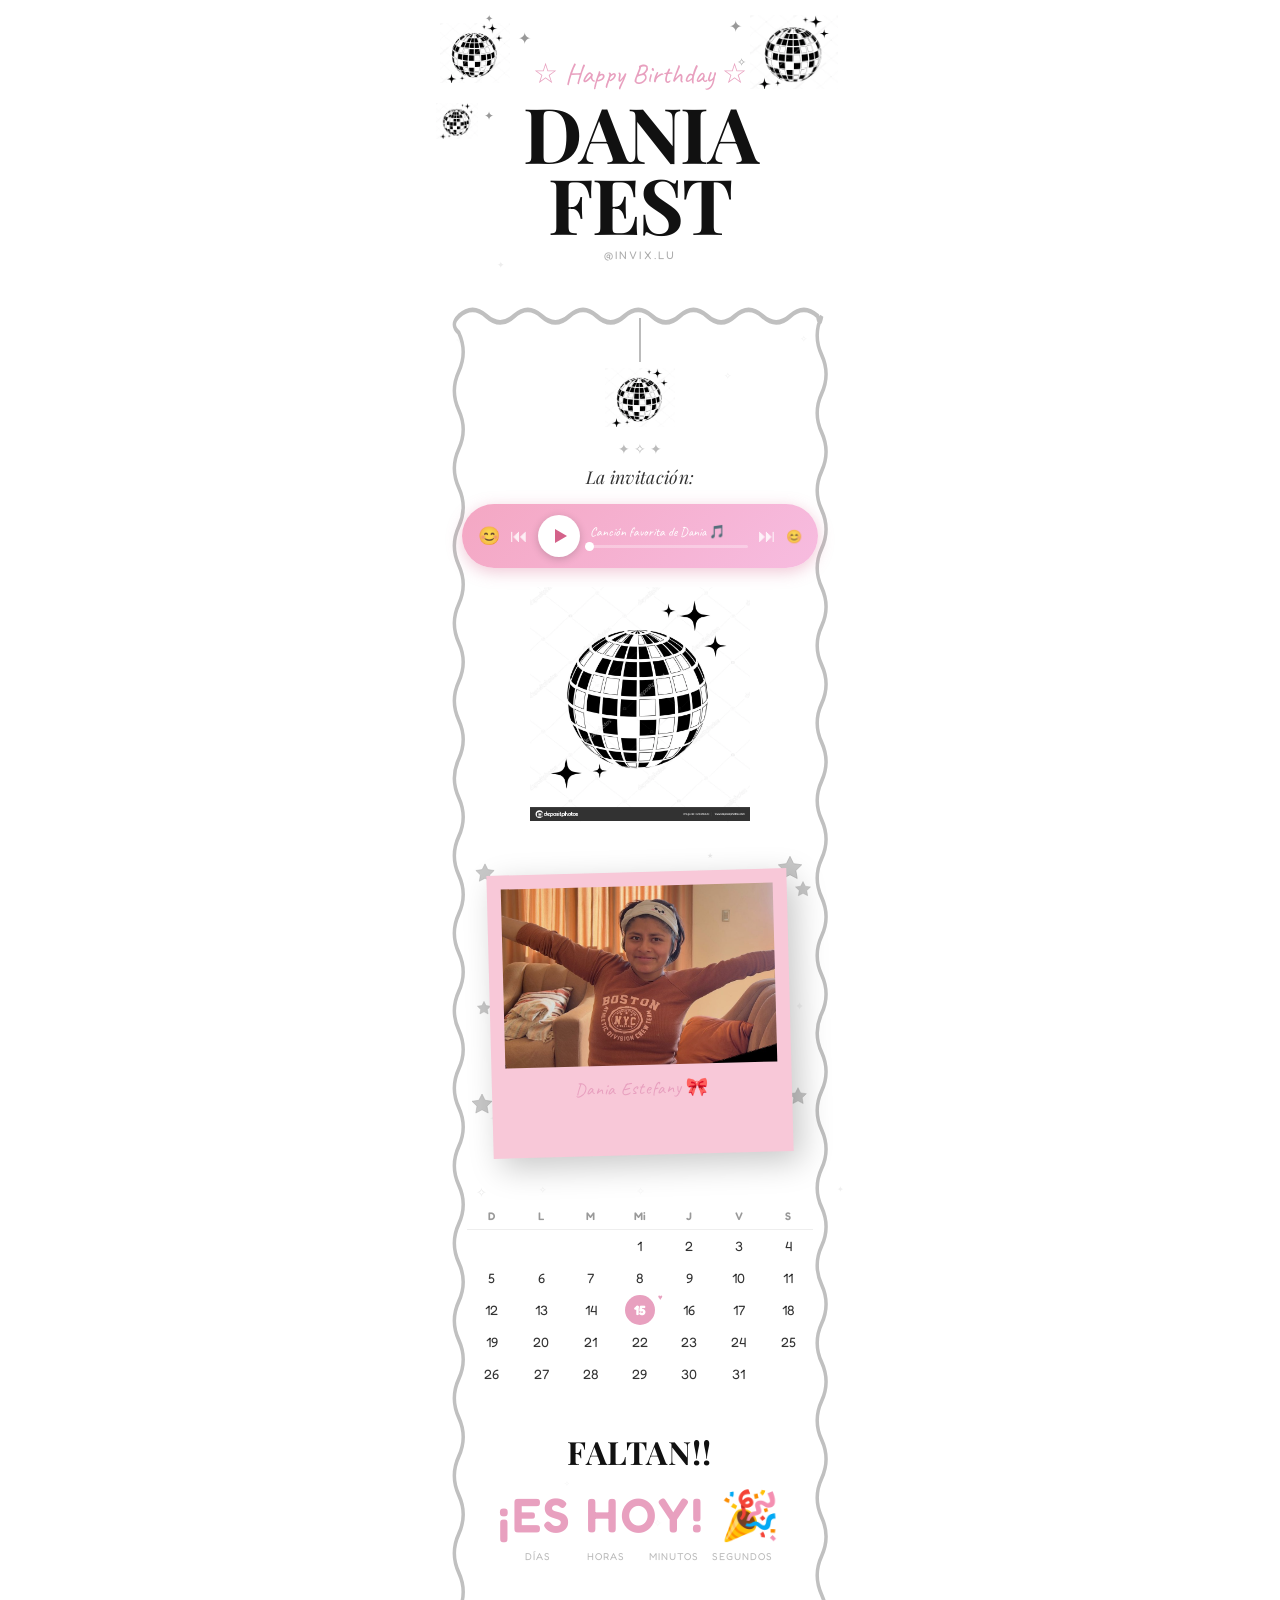
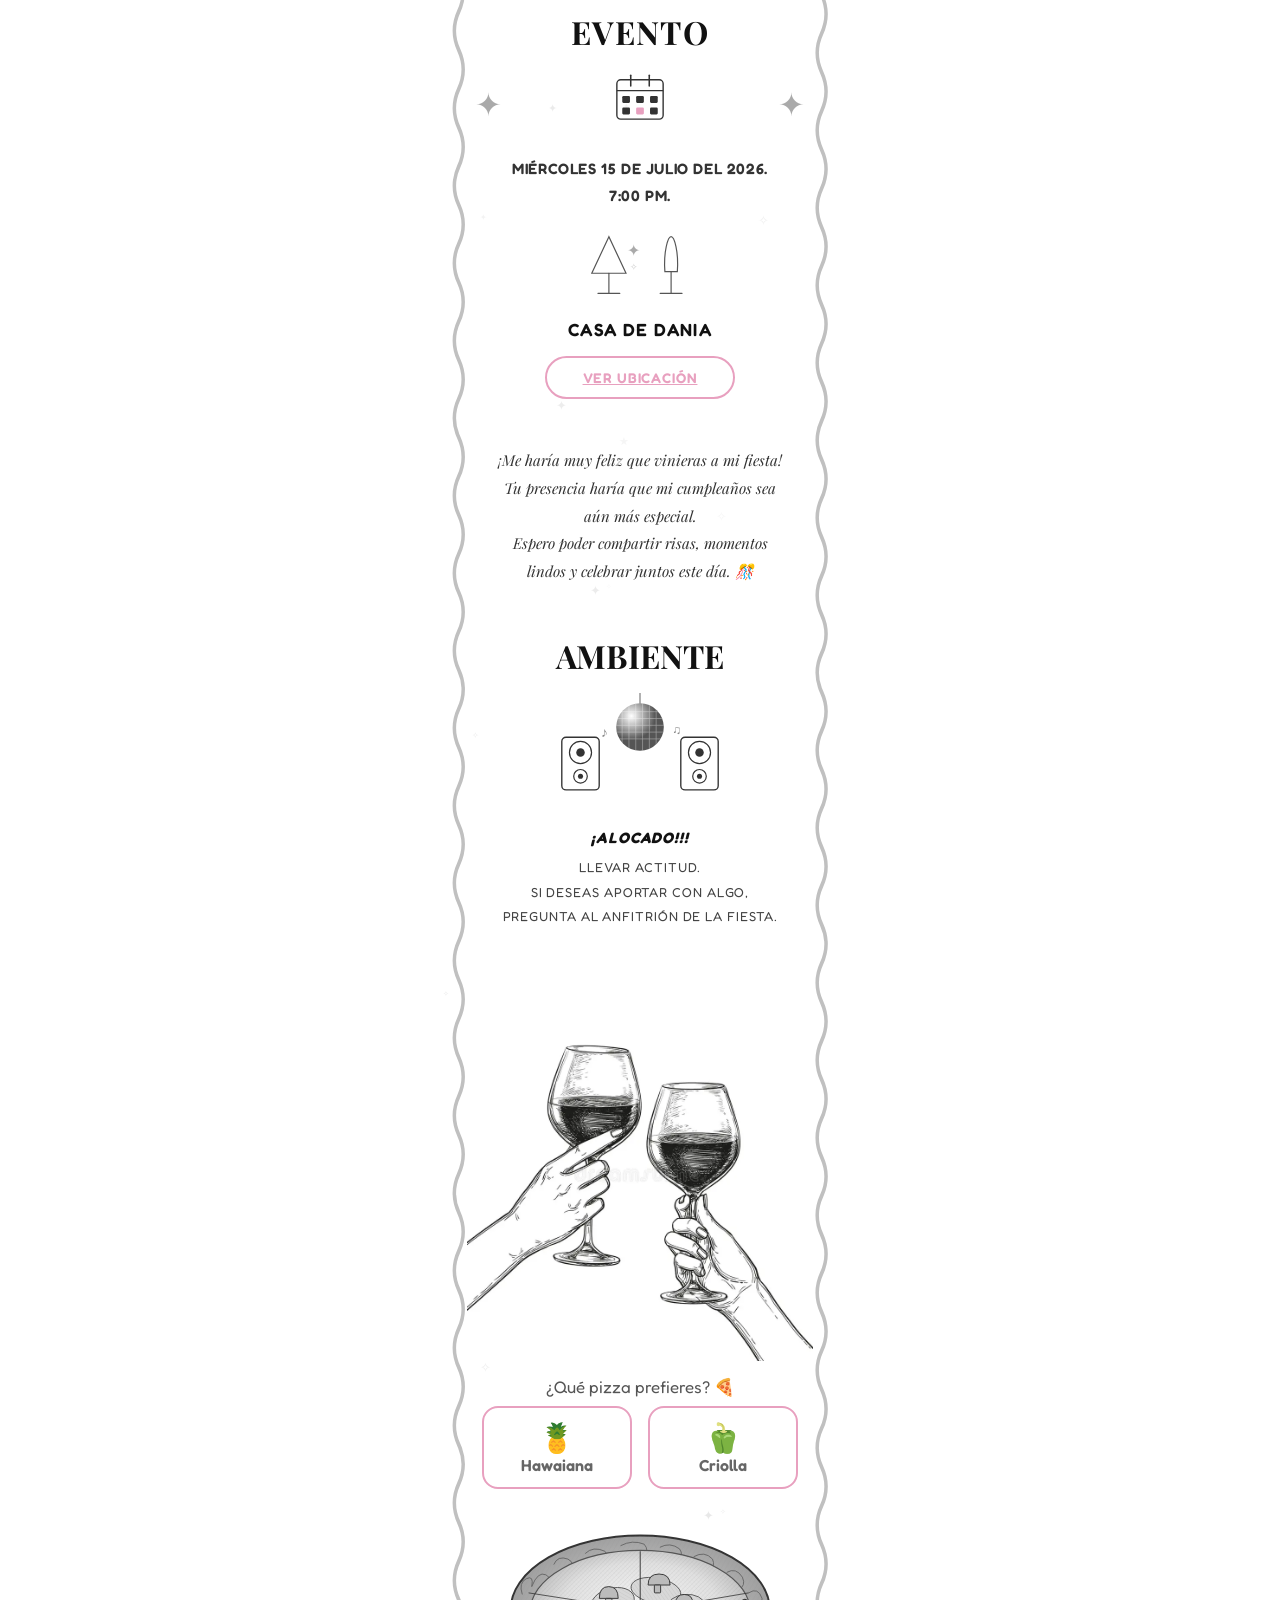
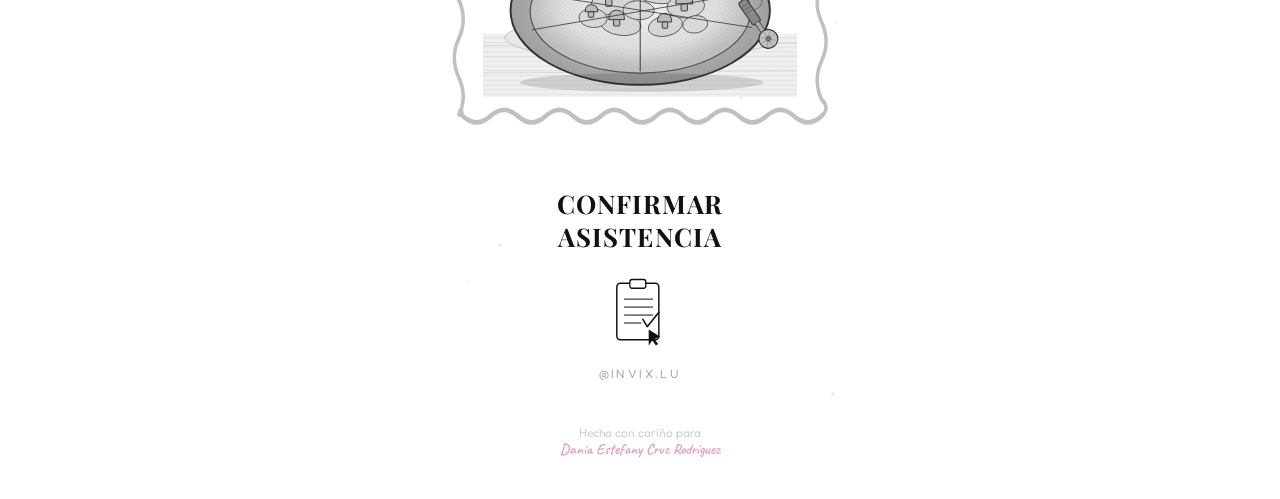
==== invitacion_dania_fest.html @ 025debcb "Add pizza SVG illustration below selector buttons, fix section margins" ====
<!DOCTYPE html>
<html lang="es">
<head>
<meta charset="UTF-8">
<meta name="viewport" content="width=device-width, initial-scale=1.0">
<title>DANIA FEST 🎉</title>
<link rel="preconnect" href="https://fonts.googleapis.com">
<link href="https://fonts.googleapis.com/css2?family=Playfair+Display:ital,wght@0,700;1,400&family=Fredoka:wght@400;600&family=Caveat:wght@400;700&display=swap" rel="stylesheet">
<style>
*{box-sizing:border-box;margin:0;padding:0}
img{max-width:100%;height:auto}
body{background:#fff;display:flex;justify-content:center;min-height:100vh;font-family:'Fredoka',sans-serif}
.page{width:100%;max-width:420px;background:#fff;overflow:hidden;position:relative}

/* STARS */
.bg-star{position:absolute;color:#bbb;pointer-events:none;z-index:0;animation:twinkle 3s ease-in-out infinite}
@keyframes twinkle{0%,100%{opacity:.15}50%{opacity:.5}}

/* DISCO BALL CSS */
.disco{border-radius:50%;position:relative;overflow:hidden;flex-shrink:0;
  background:
    radial-gradient(circle at 32% 26%,rgba(255,255,255,.95) 0%,transparent 22%),
    radial-gradient(circle at 70% 72%,rgba(255,255,255,.5) 0%,transparent 14%),
    radial-gradient(circle at 50% 50%,#f0f0f0 0%,#b8b8b8 28%,#787878 58%,#2e2e2e 100%);
  box-shadow:inset 0 0 18px rgba(0,0,0,.45),0 6px 22px rgba(0,0,0,.28)}
.disco::before{content:'';position:absolute;inset:0;border-radius:50%;
  background:
    repeating-linear-gradient(0deg,rgba(255,255,255,.22) 0,rgba(255,255,255,.22) 2px,rgba(0,0,0,.18) 2px,rgba(0,0,0,.18) 7px),
    repeating-linear-gradient(90deg,rgba(255,255,255,.18) 0,rgba(255,255,255,.18) 2px,transparent 2px,transparent 7px)}
.disco::after{content:'';position:absolute;inset:0;border-radius:50%;
  background:radial-gradient(circle at 32% 26%,rgba(255,255,255,.28) 0%,transparent 52%)}

/* HERO */
.hero{position:relative;text-align:center;padding:3.5rem 1rem 2rem;min-height:270px;z-index:1}
.happy-bday{font-family:'Caveat',cursive;font-size:1.75rem;color:#E8A0BF;display:block;margin-bottom:.4rem}
.happy-bday::before,.happy-bday::after{content:' ☆ '}
.fest-name{font-family:'Playfair Display',serif;font-size:4.8rem;font-weight:700;color:#111;line-height:.92;letter-spacing:-.02em}
.brand-tag{font-size:11px;color:#aaa;letter-spacing:.2em;margin-top:.6rem;text-transform:uppercase}
.sparkle-abs{position:absolute;color:#999;font-size:16px;animation:twinkle 2s infinite}

/* WAVY SECTION */
.wavy-wrap{position:relative;margin:0 .8rem 1.5rem;z-index:1;overflow:hidden}
.wavy-svg{position:absolute;inset:0;width:100%;height:100%;pointer-events:none}
.wavy-content{position:relative;z-index:1;padding:1.5rem 1.2rem 1.2rem}
.hang-line{width:1.5px;height:44px;background:#bbb;margin:0 auto}
.hang-disco-wrap{display:flex;justify-content:center;margin-bottom:.5rem}
.la-inv{font-family:'Playfair Display',serif;font-style:italic;font-size:1.1rem;color:#333;text-align:center;margin-bottom:1rem;letter-spacing:.02em}

/* PLAYER */
.player{background:linear-gradient(135deg,#F4A7C3,#F7BCE0);border-radius:50px;padding:11px 16px;display:flex;align-items:center;gap:10px;box-shadow:0 4px 16px rgba(212,98,138,.35)}
.pl-side{background:none;border:none;cursor:pointer;font-size:18px;color:rgba(255,255,255,.8);line-height:1;padding:0}
.pl-play{width:42px;height:42px;background:#fff;border-radius:50%;border:none;display:flex;align-items:center;justify-content:center;cursor:pointer;flex-shrink:0;box-shadow:0 2px 8px rgba(0,0,0,.18)}
.pl-play svg{fill:#d4628a;margin-left:3px}
.pl-info{flex:1}
.pl-title{font-family:'Caveat',cursive;font-size:13px;color:#fff;margin-bottom:5px}
.pl-bar{height:3px;background:rgba(255,255,255,.3);border-radius:2px}
.pl-fill{height:100%;width:0%;background:#fff;border-radius:2px;position:relative;transition:width .5s linear}
.pl-fill::after{content:'';position:absolute;right:-4px;top:-3px;width:9px;height:9px;background:#fff;border-radius:50%}

/* GLASSES SVG section */
.glasses-wrap{display:flex;justify-content:center;margin-top:1.2rem}

/* POLAROID */
.pol-wrap{display:flex;justify-content:center;padding:2rem 1rem 1.5rem;z-index:1;position:relative}
.polaroid{background:#F8C8D8;padding:14px 14px 56px;box-shadow:8px 10px 32px rgba(0,0,0,.22);transform:rotate(-1.5deg);width:min(82vw,300px);margin:0 auto;position:relative}
.polaroid img{width:100%;height:auto;object-fit:contain;display:block;filter:grayscale(15%)}
.pol-label{text-align:center;font-family:'Caveat',cursive;font-size:18px;color:#E8A0BF;margin-top:12px;letter-spacing:.04em}

/* CALENDAR */
.cal-section{padding:1.5rem 1.5rem;z-index:1;position:relative}
.cal-grid{display:grid;grid-template-columns:repeat(7,1fr);text-align:center}
.cal-hdr{font-size:11px;color:#999;padding:6px 0;font-weight:600;border-bottom:1px solid #eee}
.cal-d{font-size:13.5px;padding:8px 2px;color:#333;position:relative}
.cal-d.dim{color:#ddd}
.cal-d.hi{font-weight:700;color:#fff}
.cal-d.hi::before{content:'';position:absolute;inset:50% 50%;transform:translate(-50%,-50%);width:30px;height:30px;background:#E8A0BF;border-radius:50%;z-index:-1}
.cal-d.hi-heart::after{content:'♥';position:absolute;top:-2px;right:2px;font-size:8px;color:#E8A0BF}

/* COUNTDOWN */
.cd-section{text-align:center;padding:1rem 1rem 1.5rem;z-index:1;position:relative}
.cd-title{font-family:'Playfair Display',serif;font-size:2rem;font-weight:700;color:#111;letter-spacing:.04em;margin-bottom:.75rem}
.cd-num{font-family:'Fredoka',sans-serif;font-size:3rem;font-weight:600;color:#E8A0BF;letter-spacing:.05em}
.cd-labels{display:flex;justify-content:center;gap:0;font-size:10px;color:#bbb;text-transform:uppercase;letter-spacing:.1em;margin-top:6px}
.cd-labels span{width:68px;text-align:center}

/* EVENTO */
.ev-section{text-align:center;padding:1.5rem 1.5rem;z-index:1;position:relative}
.ev-title{font-family:'Playfair Display',serif;font-size:2rem;font-weight:700;color:#111;margin-bottom:1rem;letter-spacing:.04em}
.ev-stars{display:flex;justify-content:space-between;align-items:center;padding:0 .5rem;margin-bottom:1rem}
.ev-star{font-size:2rem;color:#aaa}
.cal-icon{margin:0 auto 1rem;display:block}
.ev-date{font-size:15px;color:#333;font-weight:600;line-height:1.8;margin-bottom:1rem;letter-spacing:.04em}
.ev-venue{font-size:1.1rem;font-weight:600;color:#111;letter-spacing:.08em;margin:1rem 0}
.ver-btn{display:inline-block;border:2px solid #E8A0BF;color:#E8A0BF;font-family:'Fredoka',sans-serif;font-size:14px;font-weight:600;padding:11px 36px;border-radius:50px;text-decoration:underline;cursor:pointer;letter-spacing:.06em}
.ver-btn:hover{background:#E8A0BF;color:#fff}

/* MENSAJE */
.msg-section{text-align:center;padding:1.5rem;z-index:1;position:relative}
.msg-text{font-size:15px;color:#333;line-height:1.85;font-family:'Playfair Display',serif;font-style:italic}

/* AMBIENTE */
.amb-section{text-align:center;padding:1.5rem 1.5rem;z-index:1;position:relative}
.amb-title{font-family:'Playfair Display',serif;font-size:2rem;font-weight:700;color:#111;margin-bottom:1rem}
.amb-sub{font-size:15px;font-style:italic;font-weight:700;color:#111;letter-spacing:.06em;margin-bottom:.5rem}
.amb-text{font-size:13px;color:#444;text-transform:uppercase;letter-spacing:.07em;line-height:1.9}

/* CONFIRMAR */
.cta-section{text-align:center;padding:1.5rem 1rem 2rem;z-index:1;position:relative}
.cta-title{font-family:'Playfair Display',serif;font-size:1.6rem;font-weight:700;color:#111;letter-spacing:.04em;margin-bottom:1.25rem;line-height:1.3}
.cta-btn{display:inline-block;text-decoration:none;cursor:pointer}
.cta-atag{font-size:12px;color:#aaa;letter-spacing:.2em;margin-top:1rem;text-transform:uppercase}

/* FOOTER */
.footer{text-align:center;padding:.75rem 1.5rem 2.5rem;font-size:12px;color:#ccc}
.footer strong{font-family:'Caveat',cursive;font-size:15px;color:#E8A0BF;font-style:normal}
</style>
</head>
<body>
<div class="page">
<!-- BG STARS -->
<div style="position:absolute;inset:0;pointer-events:none;overflow:hidden;z-index:0">
<span class="bg-star" style="top:82%;left:16%;font-size:7px;opacity:0.29;animation-delay:0.9s;animation-duration:4.2s">✧</span>
<span class="bg-star" style="top:87%;left:96%;font-size:8px;opacity:0.12;animation-delay:0.1s;animation-duration:2.3s">✦</span>
<span class="bg-star" style="top:30%;left:66%;font-size:8px;opacity:0.11;animation-delay:2.9s;animation-duration:4.1s">✧</span>
<span class="bg-star" style="top:54%;left:30%;font-size:13px;opacity:0.25;animation-delay:3.0s;animation-duration:2.5s">✦</span>
<span class="bg-star" style="top:55%;left:45%;font-size:11px;opacity:0.14;animation-delay:0.4s;animation-duration:3.1s">★</span>
<span class="bg-star" style="top:46%;left:46%;font-size:8px;opacity:0.17;animation-delay:2.9s;animation-duration:3.6s">✦</span>
<span class="bg-star" style="top:49%;left:12%;font-size:8px;opacity:0.17;animation-delay:2.5s;animation-duration:4.6s">✦</span>
<span class="bg-star" style="top:74%;left:26%;font-size:7px;opacity:0.11;animation-delay:3.1s;animation-duration:5.0s">✧</span>
<span class="bg-star" style="top:30%;left:14%;font-size:13px;opacity:0.17;animation-delay:3.3s;animation-duration:2.5s">✦</span>
<span class="bg-star" style="top:46%;left:28%;font-size:11px;opacity:0.28;animation-delay:2.6s;animation-duration:3.8s">✦</span>
<span class="bg-star" style="top:22%;left:70%;font-size:9px;opacity:0.14;animation-delay:1.1s;animation-duration:4.8s">✦</span>
<span class="bg-star" style="top:89%;left:73%;font-size:9px;opacity:0.27;animation-delay:0.9s;animation-duration:2.1s">✦</span>
<span class="bg-star" style="top:41%;left:53%;font-size:11px;opacity:0.12;animation-delay:3.5s;animation-duration:2.9s">✧</span>
<span class="bg-star" style="top:84%;left:65%;font-size:13px;opacity:0.32;animation-delay:1.8s;animation-duration:2.8s">✦</span>
<span class="bg-star" style="top:32%;left:97%;font-size:8px;opacity:0.23;animation-delay:2.3s;animation-duration:4.7s">✦</span>
<span class="bg-star" style="top:52%;left:48%;font-size:9px;opacity:0.35;animation-delay:2.0s;animation-duration:2.3s">✧</span>
<span class="bg-star" style="top:7%;left:16%;font-size:9px;opacity:0.26;animation-delay:1.7s;animation-duration:2.2s">✦</span>
<span class="bg-star" style="top:49%;left:78%;font-size:13px;opacity:0.23;animation-delay:3.4s;animation-duration:2.0s">✧</span>
<span class="bg-star" style="top:93%;left:16%;font-size:8px;opacity:0.29;animation-delay:1.4s;animation-duration:2.9s">✦</span>
<span class="bg-star" style="top:21%;left:60%;font-size:7px;opacity:0.34;animation-delay:1.1s;animation-duration:3.5s">✦</span>
<span class="bg-star" style="top:23%;left:66%;font-size:7px;opacity:0.32;animation-delay:3.4s;animation-duration:3.5s">★</span>
<span class="bg-star" style="top:26%;left:21%;font-size:11px;opacity:0.29;animation-delay:3.8s;animation-duration:4.8s">✧</span>
<span class="bg-star" style="top:1%;left:78%;font-size:11px;opacity:0.22;animation-delay:3.7s;animation-duration:4.6s">✦</span>
<span class="bg-star" style="top:40%;left:32%;font-size:7px;opacity:0.16;animation-delay:3.8s;animation-duration:2.3s">✧</span>
<span class="bg-star" style="top:63%;left:10%;font-size:8px;opacity:0.29;animation-delay:2.6s;animation-duration:4.8s">✧</span>
<span class="bg-star" style="top:22%;left:35%;font-size:8px;opacity:0.32;animation-delay:3.9s;animation-duration:4.8s">✦</span>
<span class="bg-star" style="top:97%;left:95%;font-size:9px;opacity:0.28;animation-delay:4.0s;animation-duration:3.9s">✦</span>
<span class="bg-star" style="top:57%;left:68%;font-size:13px;opacity:0.13;animation-delay:0.3s;animation-duration:2.1s">✧</span>
<span class="bg-star" style="top:71%;left:31%;font-size:8px;opacity:0.16;animation-delay:2.8s;animation-duration:2.2s">✦</span>
<span class="bg-star" style="top:9%;left:6%;font-size:11px;opacity:0.12;animation-delay:1.1s;animation-duration:3.5s">✧</span>
<span class="bg-star" style="top:70%;left:18%;font-size:8px;opacity:0.24;animation-delay:3.1s;animation-duration:4.4s">✧</span>
<span class="bg-star" style="top:25%;left:14%;font-size:7px;opacity:0.26;animation-delay:1.7s;animation-duration:3.4s">★</span>
<span class="bg-star" style="top:94%;left:8%;font-size:7px;opacity:0.12;animation-delay:1.4s;animation-duration:4.6s">✦</span>
<span class="bg-star" style="top:32%;left:26%;font-size:9px;opacity:0.23;animation-delay:1.7s;animation-duration:2.8s">✧</span>
<span class="bg-star" style="top:32%;left:11%;font-size:13px;opacity:0.3;animation-delay:0.4s;animation-duration:4.0s">✧</span>
<span class="bg-star" style="top:70%;left:3%;font-size:7px;opacity:0.33;animation-delay:0.7s;animation-duration:3.5s">✧</span>
<span class="bg-star" style="top:28%;left:53%;font-size:7px;opacity:0.14;animation-delay:3.9s;animation-duration:2.8s">✦</span>
<span class="bg-star" style="top:59%;left:38%;font-size:13px;opacity:0.27;animation-delay:4.0s;animation-duration:3.7s">✦</span>
<span class="bg-star" style="top:92%;left:64%;font-size:9px;opacity:0.15;animation-delay:3.9s;animation-duration:3.7s">✧</span>
<span class="bg-star" style="top:70%;left:9%;font-size:11px;opacity:0.11;animation-delay:1.9s;animation-duration:4.8s">✧</span>
<span class="bg-star" style="top:68%;left:22%;font-size:7px;opacity:0.34;animation-delay:3.4s;animation-duration:2.2s">✦</span>
<span class="bg-star" style="top:9%;left:88%;font-size:9px;opacity:0.2;animation-delay:1.0s;animation-duration:3.8s">✧</span>
<span class="bg-star" style="top:80%;left:12%;font-size:13px;opacity:0.26;animation-delay:2.1s;animation-duration:4.8s">✧</span>
<span class="bg-star" style="top:27%;left:87%;font-size:11px;opacity:0.16;animation-delay:0.5s;animation-duration:3.9s">✦</span>
<span class="bg-star" style="top:59%;left:42%;font-size:7px;opacity:0.1;animation-delay:4.0s;animation-duration:5.0s">✧</span>
<span class="bg-star" style="top:10%;left:70%;font-size:9px;opacity:0.23;animation-delay:3.7s;animation-duration:4.6s">✧</span>
<span class="bg-star" style="top:32%;left:49%;font-size:11px;opacity:0.14;animation-delay:2.8s;animation-duration:3.8s">✧</span>
<span class="bg-star" style="top:84%;left:69%;font-size:7px;opacity:0.27;animation-delay:1.2s;animation-duration:4.0s">✧</span>
</div>

<!-- ═══ HERO ═══ -->
<div class="hero">
  <img src="[data-uri]" style="position:absolute;top:18px;left:10px;width:70px;height:70px;object-fit:contain" alt="disco"/>
  <span class="sparkle-abs" style="top:28px;left:88px;animation-delay:.3s">✦</span>
  <span class="sparkle-abs" style="top:12px;left:55px;font-size:10px;animation-delay:1.1s">✦</span>
  <img src="[data-uri]" style="position:absolute;top:8px;right:12px;width:88px;height:88px;object-fit:contain" alt="disco"/>
  <span class="sparkle-abs" style="top:16px;right:108px;animation-delay:.7s">✦</span>
  <span class="sparkle-abs" style="top:55px;right:104px;font-size:11px;animation-delay:1.5s">✧</span>
  <img src="[data-uri]" style="position:absolute;top:100px;left:6px;width:42px;height:42px;object-fit:contain" alt="disco"/>
  <span class="sparkle-abs" style="top:108px;left:54px;font-size:12px;animation-delay:.5s">✦</span>
  <span class="happy-bday">Happy Birthday</span>
  <div class="fest-name">DANIA<br>FEST</div>
  <div class="brand-tag">@invix.lu</div>
</div>

<!-- ═══ WAVY CONTAINER ═══ -->
<div class="wavy-wrap">
  <svg class="wavy-svg" viewBox="0 0 400 2200" preserveAspectRatio="none" xmlns="http://www.w3.org/2000/svg">
    <path d="M 16,16 Q 30,7 44,16 Q 58,25 72,16 Q 86,7 100,16 Q 114,25 128,16 Q 142,7 156,16 Q 170,25 184,16 Q 198,7 212,16 Q 226,25 240,16 Q 254,7 268,16 Q 282,25 296,16 Q 310,7 324,16 Q 338,25 352,16 Q 366,7 380,16 Q 382,25 384,16 Q 375,30 384,44 Q 393,58 384,72 Q 375,86 384,100 Q 393,114 384,128 Q 375,142 384,156 Q 393,170 384,184 Q 375,198 384,212 Q 393,226 384,240 Q 375,254 384,268 Q 393,282 384,296 Q 375,310 384,324 Q 393,338 384,352 Q 375,366 384,380 Q 393,394 384,408 Q 375,422 384,436 Q 393,450 384,464 Q 375,478 384,492 Q 393,506 384,520 Q 375,534 384,548 Q 393,562 384,576 Q 375,590 384,604 Q 393,618 384,632 Q 375,646 384,660 Q 393,674 384,688 Q 375,702 384,716 Q 393,730 384,744 Q 375,758 384,772 Q 393,786 384,800 Q 375,814 384,828 Q 393,842 384,856 Q 375,870 384,884 Q 393,898 384,912 Q 375,926 384,940 Q 393,954 384,968 Q 375,982 384,996 Q 393,1010 384,1024 Q 375,1038 384,1052 Q 393,1066 384,1080 Q 375,1094 384,1108 Q 393,1122 384,1136 Q 375,1150 384,1164 Q 393,1178 384,1192 Q 375,1206 384,1220 Q 393,1234 384,1248 Q 375,1262 384,1276 Q 393,1290 384,1304 Q 375,1318 384,1332 Q 393,1346 384,1360 Q 375,1374 384,1388 Q 393,1402 384,1416 Q 375,1430 384,1444 Q 393,1458 384,1472 Q 375,1486 384,1500 Q 393,1514 384,1528 Q 375,1542 384,1556 Q 393,1570 384,1584 Q 375,1598 384,1612 Q 393,1626 384,1640 Q 375,1654 384,1668 Q 393,1682 384,1696 Q 375,1710 384,1724 Q 393,1738 384,1752 Q 375,1766 384,1780 Q 393,1794 384,1808 Q 375,1822 384,1836 Q 393,1850 384,1864 Q 375,1878 384,1892 Q 393,1906 384,1920 Q 375,1934 384,1948 Q 393,1962 384,1976 Q 375,1990 384,2004 Q 393,2018 384,2032 Q 375,2046 384,2060 Q 393,2074 384,2088 Q 375,2102 384,2116 Q 393,2130 384,2144 Q 375,2158 384,2172 Q 393,2178 384,2184 Q 370,2193 356,2184 Q 342,2175 328,2184 Q 314,2193 300,2184 Q 286,2175 272,2184 Q 258,2193 244,2184 Q 230,2175 216,2184 Q 202,2193 188,2184 Q 174,2175 160,2184 Q 146,2193 132,2184 Q 118,2175 104,2184 Q 90,2193 76,2184 Q 62,2175 48,2184 Q 34,2193 20,2184 Q 18,2175 16,2184 Q 25,2170 16,2156 Q 7,2142 16,2128 Q 25,2114 16,2100 Q 7,2086 16,2072 Q 25,2058 16,2044 Q 7,2030 16,2016 Q 25,2002 16,1988 Q 7,1974 16,1960 Q 25,1946 16,1932 Q 7,1918 16,1904 Q 25,1890 16,1876 Q 7,1862 16,1848 Q 25,1834 16,1820 Q 7,1806 16,1792 Q 25,1778 16,1764 Q 7,1750 16,1736 Q 25,1722 16,1708 Q 7,1694 16,1680 Q 25,1666 16,1652 Q 7,1638 16,1624 Q 25,1610 16,1596 Q 7,1582 16,1568 Q 25,1554 16,1540 Q 7,1526 16,1512 Q 25,1498 16,1484 Q 7,1470 16,1456 Q 25,1442 16,1428 Q 7,1414 16,1400 Q 25,1386 16,1372 Q 7,1358 16,1344 Q 25,1330 16,1316 Q 7,1302 16,1288 Q 25,1274 16,1260 Q 7,1246 16,1232 Q 25,1218 16,1204 Q 7,1190 16,1176 Q 25,1162 16,1148 Q 7,1134 16,1120 Q 25,1106 16,1092 Q 7,1078 16,1064 Q 25,1050 16,1036 Q 7,1022 16,1008 Q 25,994 16,980 Q 7,966 16,952 Q 25,938 16,924 Q 7,910 16,896 Q 25,882 16,868 Q 7,854 16,840 Q 25,826 16,812 Q 7,798 16,784 Q 25,770 16,756 Q 7,742 16,728 Q 25,714 16,700 Q 7,686 16,672 Q 25,658 16,644 Q 7,630 16,616 Q 25,602 16,588 Q 7,574 16,560 Q 25,546 16,532 Q 7,518 16,504 Q 25,490 16,476 Q 7,462 16,448 Q 25,434 16,420 Q 7,406 16,392 Q 25,378 16,364 Q 7,350 16,336 Q 25,322 16,308 Q 7,294 16,280 Q 25,266 16,252 Q 7,238 16,224 Q 25,210 16,196 Q 7,182 16,168 Q 25,154 16,140 Q 7,126 16,112 Q 25,98 16,84 Q 7,70 16,56 Q 25,42 16,28 Q 7,22 16,16 Z" fill="none" stroke="#c0c0c0" stroke-width="3.5"/>
  </svg>
  <div class="wavy-content">
    <!-- Hanging disco ball -->
    <div class="hang-line"></div>
    <div class="hang-disco-wrap"><img src="[data-uri]" style="width:70px;height:70px;object-fit:contain;display:block" alt="disco"/></div>
    <span class="sparkle-abs" style="position:relative;display:block;text-align:center;font-size:14px;color:#bbb;margin-bottom:.5rem;animation-delay:.2s">✦ ✧ ✦</span>
    <!-- Player label -->
    <div class="la-inv">La invitación:</div>
    <!-- Music Player -->
    <div class="player" id="playerEl">
      <button class="pl-side" onclick="prevSong()">😊</button>
      <button class="pl-side" onclick="prevSong()">⏮</button>
      <button class="pl-play" id="playBtn" onclick="togglePlay()">
        <svg id="playIcon" width="16" height="16" viewBox="0 0 16 16"><polygon points="3,1 15,8 3,15"/></svg>
      </button>
      <div class="pl-info">
        <div class="pl-title">Canción favorita de Dania 🎵</div>
        <div class="pl-bar"><div class="pl-fill" id="plFill"></div></div>
      </div>
      <button class="pl-side" onclick="nextSong()">⏭</button>
      <button class="pl-side" style="font-size:13px">😊</button>
    </div>
    <!-- Cocktail glasses SVG -->
    <div class="glasses-wrap"><img src="[data-uri]" style="width:220px;height:auto;display:block;margin:0 auto" alt="copas"/></div>
  </div>


<!-- ═══ POLAROID ═══ -->
<style>@keyframes twinkle{0%,100%{opacity:.6;transform:scale(1) rotate(0deg)}50%{opacity:1;transform:scale(1.2) rotate(20deg)}}</style><div class="pol-wrap" style="z-index:1;position:relative">
  <div style="position:relative;display:inline-block">
<span style="position:absolute;top:-18px;right:-14px;animation:twinkle 2.5s ease-in-out infinite"><svg width="28" height="28" viewBox="0 0 24 24"><polygon points="12,2 15.09,8.26 22,9.27 17,14.14 18.18,21.02 12,17.77 5.82,21.02 7,14.14 2,9.27 8.91,8.26" fill="#C8C8C8" stroke="#aaa" stroke-width="0.5"/></svg></span>
<span style="position:absolute;top:8px;right:-22px;animation:twinkle 2.5s ease-in-out infinite;animation-delay:.4s"><svg width="18" height="18" viewBox="0 0 24 24"><polygon points="12,2 15.09,8.26 22,9.27 17,14.14 18.18,21.02 12,17.77 5.82,21.02 7,14.14 2,9.27 8.91,8.26" fill="#C8C8C8" stroke="#aaa" stroke-width="0.5"/></svg></span>
<span style="position:absolute;top:-10px;left:-16px;animation:twinkle 2.5s ease-in-out infinite;animation-delay:.9s"><svg width="22" height="22" viewBox="0 0 24 24"><polygon points="12,2 15.09,8.26 22,9.27 17,14.14 18.18,21.02 12,17.77 5.82,21.02 7,14.14 2,9.27 8.91,8.26" fill="#C8C8C8" stroke="#aaa" stroke-width="0.5"/></svg></span>
<span style="position:absolute;bottom:45px;right:-18px;animation:twinkle 2.5s ease-in-out infinite;animation-delay:1.4s"><svg width="20" height="20" viewBox="0 0 24 24"><polygon points="12,2 15.09,8.26 22,9.27 17,14.14 18.18,21.02 12,17.77 5.82,21.02 7,14.14 2,9.27 8.91,8.26" fill="#C8C8C8" stroke="#aaa" stroke-width="0.5"/></svg></span>
<span style="position:absolute;bottom:35px;left:-20px;animation:twinkle 2.5s ease-in-out infinite;animation-delay:1.8s"><svg width="24" height="24" viewBox="0 0 24 24"><polygon points="12,2 15.09,8.26 22,9.27 17,14.14 18.18,21.02 12,17.77 5.82,21.02 7,14.14 2,9.27 8.91,8.26" fill="#C8C8C8" stroke="#aaa" stroke-width="0.5"/></svg></span>
<span style="position:absolute;top:45%;left:-14px;animation:twinkle 2.5s ease-in-out infinite;animation-delay:.7s"><svg width="16" height="16" viewBox="0 0 24 24"><polygon points="12,2 15.09,8.26 22,9.27 17,14.14 18.18,21.02 12,17.77 5.82,21.02 7,14.14 2,9.27 8.91,8.26" fill="#C8C8C8" stroke="#aaa" stroke-width="0.5"/></svg></span>

<div class="polaroid">
    <img src="[data-uri]" alt="Dania Estefany">
    <div class="pol-label">Dania Estefany 🎀</div>
  </div>
  </div>
</div>

<!-- ═══ CALENDAR ═══ -->
<div class="cal-section">
  <div class="cal-grid">
    <div class="cal-hdr">D</div><div class="cal-hdr">L</div><div class="cal-hdr">M</div>
    <div class="cal-hdr">Mi</div><div class="cal-hdr">J</div><div class="cal-hdr">V</div><div class="cal-hdr">S</div>
    <!-- July 2026: Jul 1 = Wednesday (col 3) -->
    <div class="cal-d dim"></div><div class="cal-d dim"></div><div class="cal-d dim"></div>
    <div class="cal-d">1</div><div class="cal-d">2</div><div class="cal-d">3</div><div class="cal-d">4</div>
    <div class="cal-d">5</div><div class="cal-d">6</div><div class="cal-d">7</div>
    <div class="cal-d">8</div><div class="cal-d">9</div><div class="cal-d">10</div><div class="cal-d">11</div>
    <div class="cal-d">12</div><div class="cal-d">13</div><div class="cal-d">14</div>
    <div class="cal-d hi hi-heart" style="position:relative">15</div>
    <div class="cal-d">16</div><div class="cal-d">17</div><div class="cal-d">18</div>
    <div class="cal-d">19</div><div class="cal-d">20</div><div class="cal-d">21</div>
    <div class="cal-d">22</div><div class="cal-d">23</div><div class="cal-d">24</div><div class="cal-d">25</div>
    <div class="cal-d">26</div><div class="cal-d">27</div><div class="cal-d">28</div>
    <div class="cal-d">29</div><div class="cal-d">30</div><div class="cal-d">31</div><div class="cal-d dim"></div>
  </div>
</div>

<!-- ═══ COUNTDOWN ═══ -->
<div class="cd-section">
  <div class="cd-title">FALTAN!!</div>
  <div class="cd-num" id="cd">--·--·--·--</div>
  <div class="cd-labels">
    <span>Días</span><span>Horas</span><span>Minutos</span><span>Segundos</span>
  </div>
</div>

<!-- ═══ EVENTO ═══ -->
<div class="ev-section">
  <div class="ev-title">EVENTO</div>
  <div class="ev-stars">
    <span class="ev-star">✦</span>
    <svg class="cal-icon" viewBox="0 0 70 70" width="54" fill="none" xmlns="http://www.w3.org/2000/svg">
      <rect x="5" y="14" width="60" height="51" rx="5" stroke="#333" stroke-width="1.8"/>
      <line x1="5" y1="28" x2="65" y2="28" stroke="#333" stroke-width="1.8"/>
      <line x1="23" y1="8" x2="23" y2="22" stroke="#333" stroke-width="2" stroke-linecap="round"/>
      <line x1="47" y1="8" x2="47" y2="22" stroke="#333" stroke-width="2" stroke-linecap="round"/>
      <rect x="12" y="35" width="10" height="9" rx="1.5" fill="#333"/>
      <rect x="30" y="35" width="10" height="9" rx="1.5" fill="#333"/>
      <rect x="48" y="35" width="10" height="9" rx="1.5" fill="#333"/>
      <rect x="12" y="50" width="10" height="9" rx="1.5" fill="#333"/>
      <rect x="30" y="50" width="10" height="9" rx="1.5" fill="#E8A0BF"/>
      <rect x="48" y="50" width="10" height="9" rx="1.5" fill="#333"/>
    </svg>
    <span class="ev-star">✦</span>
  </div>
  <div class="ev-date">MIÉRCOLES 15 DE JULIO DEL 2026.<br>7:00 PM.</div>
  <!-- Glasses small -->
  <svg viewBox="0 0 180 100" width="140" style="margin:1rem auto;display:block" xmlns="http://www.w3.org/2000/svg" fill="none">
    <g stroke="#555" stroke-width="1.5" stroke-linecap="round">
      <path d="M 50,15 L 28,62 L 72,62 Z"/>
      <line x1="50" y1="62" x2="50" y2="88"/>
      <line x1="36" y1="88" x2="64" y2="88"/>
      <path d="M 130,15 C 126,15 120,34 122,60 L 138,60 C 140,34 134,15 130,15 Z"/>
      <line x1="130" y1="60" x2="130" y2="88"/>
      <line x1="116" y1="88" x2="144" y2="88"/>
    </g>
    <text x="82" y="40" font-size="20" fill="#aaa" text-anchor="middle">✦</text>
    <text x="82" y="58" font-size="12" fill="#ccc" text-anchor="middle">✧</text>
  </svg>
  <div class="ev-venue">CASA DE DANIA</div>
  <a class="ver-btn" href="https://maps.app.goo.gl/3Xmf7iUAq7KNUC4w9" target="_blank">VER UBICACIÓN</a>
</div>

<!-- ═══ MENSAJE ═══ -->
<div class="msg-section">
  <p class="msg-text">¡Me haría muy feliz que vinieras a mi fiesta!<br>Tu presencia haría que mi cumpleaños sea<br>aún más especial.<br>Espero poder compartir risas, momentos<br>lindos y celebrar juntos este día. 🎊</p>
</div>

<!-- ═══ AMBIENTE ═══ -->
<div class="amb-section">
  <div class="amb-title">AMBIENTE</div>

  <!-- Disco + speakers SVG -->
  <svg viewBox="0 0 200 140" width="170" style="margin:0 auto 1rem;display:block" xmlns="http://www.w3.org/2000/svg" fill="none">
    <defs>
      <radialGradient id="dg2" cx="32%" cy="27%">
        <stop offset="0%" stop-color="#fff" stop-opacity=".9"/>
        <stop offset="100%" stop-color="#555"/>
      </radialGradient>
      <clipPath id="dc2"><circle cx="100" cy="40" r="28"/></clipPath>
    </defs>
    <!-- Left speaker -->
    <rect x="8" y="52" width="44" height="62" rx="5" stroke="#333" stroke-width="1.6"/>
    <circle cx="30" cy="70" r="13" stroke="#333" stroke-width="1.4"/>
    <circle cx="30" cy="70" r="5" fill="#333"/>
    <circle cx="30" cy="98" r="8" stroke="#333" stroke-width="1.4"/>
    <circle cx="30" cy="98" r="3" fill="#333"/>
    <!-- Right speaker -->
    <rect x="148" y="52" width="44" height="62" rx="5" stroke="#333" stroke-width="1.6"/>
    <circle cx="170" cy="70" r="13" stroke="#333" stroke-width="1.4"/>
    <circle cx="170" cy="70" r="5" fill="#333"/>
    <circle cx="170" cy="98" r="8" stroke="#333" stroke-width="1.4"/>
    <circle cx="170" cy="98" r="3" fill="#333"/>
    <!-- Pole -->
    <line x1="100" y1="0" x2="100" y2="12" stroke="#999" stroke-width="1.8" stroke-linecap="round"/>
    <!-- Disco ball -->
    <circle cx="100" cy="40" r="28" fill="url(#dg2)"/>
    <g clip-path="url(#dc2)" opacity=".45">
      <line x1="72" y1="22" x2="128" y2="22" stroke="#fff" stroke-width=".8"/>
      <line x1="72" y1="30" x2="128" y2="30" stroke="#fff" stroke-width=".8"/>
      <line x1="72" y1="38" x2="128" y2="38" stroke="#fff" stroke-width=".8"/>
      <line x1="72" y1="46" x2="128" y2="46" stroke="#fff" stroke-width=".8"/>
      <line x1="72" y1="54" x2="128" y2="54" stroke="#fff" stroke-width=".8"/>
      <line x1="79" y1="12" x2="79" y2="68" stroke="#fff" stroke-width=".8"/>
      <line x1="87" y1="12" x2="87" y2="68" stroke="#fff" stroke-width=".8"/>
      <line x1="95" y1="12" x2="95" y2="68" stroke="#fff" stroke-width=".8"/>
      <line x1="103" y1="12" x2="103" y2="68" stroke="#fff" stroke-width=".8"/>
      <line x1="111" y1="12" x2="111" y2="68" stroke="#fff" stroke-width=".8"/>
      <line x1="119" y1="12" x2="119" y2="68" stroke="#fff" stroke-width=".8"/>
    </g>
    <!-- Notes -->
    <text x="54" y="52" font-size="16" fill="#888">♪</text>
    <text x="138" y="48" font-size="14" fill="#888">♫</text>
  </svg>
  <div class="amb-sub">¡ALOCADO!!!</div>
  <div class="amb-text">Llevar actitud.<br>Si deseas aportar con algo,<br>pregunta al anfitrión de la fiesta.</div>
</div>

<div style="margin:1.5rem 0 0.5rem;padding:0 1.5rem">
  <img src="[data-uri]" style="width:100%;max-width:100%;height:auto;display:block" alt="pizza">
  <p style="text-align:center;font-family:'Fredoka',sans-serif;font-size:1.05rem;color:#555;margin:1rem 0 0.6rem">¿Qué pizza prefieres? 🍕</p>
  <div style="display:flex;gap:1rem;justify-content:center">
    <button id="btn-hawaiana" onclick="choosePizza('hawaiana')" style="flex:1;max-width:150px;padding:12px 8px;border:2.5px solid #E8A0BF;border-radius:16px;background:#fff;cursor:pointer;font-family:'Fredoka',sans-serif;font-size:1rem;font-weight:600;color:#666;transition:all .2s;position:relative">
      <div style="font-size:1.8rem">🍍</div>
      <div>Hawaiana</div>
      <div id="check-hawaiana" style="display:none;position:absolute;top:-10px;right:-10px;width:24px;height:24px;background:#E8A0BF;border-radius:50%;color:white;font-size:14px;line-height:24px;text-align:center">✓</div>
    </button>
    <button id="btn-criolla" onclick="choosePizza('criolla')" style="flex:1;max-width:150px;padding:12px 8px;border:2.5px solid #E8A0BF;border-radius:16px;background:#fff;cursor:pointer;font-family:'Fredoka',sans-serif;font-size:1rem;font-weight:600;color:#666;transition:all .2s;position:relative">
      <div style="font-size:1.8rem">🫑</div>
      <div>Criolla</div>
      <div id="check-criolla" style="display:none;position:absolute;top:-10px;right:-10px;width:24px;height:24px;background:#E8A0BF;border-radius:50%;color:white;font-size:14px;line-height:24px;text-align:center">✓</div>
    </button>
  </div>
  <div style="margin:1.2rem 0 0;padding:0 1rem">
<svg viewBox="0 0 400 240" width="100%" xmlns="http://www.w3.org/2000/svg" style="display:block;max-width:100%">
  <defs>
    <pattern id="hatch1" patternUnits="userSpaceOnUse" width="4" height="4" patternTransform="rotate(45)">
      <line x1="0" y1="0" x2="0" y2="4" stroke="#555" stroke-width="0.6"/>
    </pattern>
    <pattern id="hatch2" patternUnits="userSpaceOnUse" width="4" height="4" patternTransform="rotate(135)">
      <line x1="0" y1="0" x2="0" y2="4" stroke="#777" stroke-width="0.5"/>
    </pattern>
    <pattern id="hatchCrust" patternUnits="userSpaceOnUse" width="5" height="5" patternTransform="rotate(30)">
      <line x1="0" y1="0" x2="0" y2="5" stroke="#888" stroke-width="0.7"/>
    </pattern>
    <pattern id="woodH" patternUnits="userSpaceOnUse" width="10" height="6">
      <line x1="0" y1="3" x2="400" y2="3" stroke="#ccc" stroke-width="0.5"/>
      <line x1="0" y1="6" x2="400" y2="6" stroke="#ddd" stroke-width="0.3"/>
    </pattern>
    <radialGradient id="pgrad" cx="50%" cy="45%">
      <stop offset="0%" stop-color="#f5f5f5"/>
      <stop offset="70%" stop-color="#e0e0e0"/>
      <stop offset="100%" stop-color="#c0c0c0"/>
    </radialGradient>
    <radialGradient id="crustGrad" cx="50%" cy="50%">
      <stop offset="0%" stop-color="#d8d8d8"/>
      <stop offset="100%" stop-color="#a0a0a0"/>
    </radialGradient>
    <ellipse id="pizzaShape" cx="200" cy="130" rx="165" ry="95"/>
    <clipPath id="pizzaClip">
      <use href="#pizzaShape"/>
    </clipPath>
    <clipPath id="crustClip">
      <ellipse cx="200" cy="130" rx="165" ry="95"/>
    </clipPath>
  </defs>

  <!-- Wood table background -->
  <rect x="0" y="160" width="400" height="80" fill="#f0f0f0"/>
  <rect x="0" y="160" width="400" height="80" fill="url(#woodH)"/>
  <!-- Wood grain lines -->
  <line x1="0" y1="175" x2="400" y2="172" stroke="#c8c8c8" stroke-width="0.8"/>
  <line x1="0" y1="190" x2="400" y2="188" stroke="#d0d0d0" stroke-width="0.5"/>
  <line x1="0" y1="210" x2="400" y2="207" stroke="#c8c8c8" stroke-width="0.7"/>
  <!-- Napkin/board under pizza -->
  <ellipse cx="200" cy="165" rx="172" ry="28" fill="#e8e8e8" stroke="#aaa" stroke-width="0.8"/>

  <!-- Pizza crust (outer) -->
  <ellipse cx="200" cy="130" rx="165" ry="95" fill="url(#crustGrad)" stroke="#333" stroke-width="2.5"/>
  <!-- Crust texture hatching -->
  <ellipse cx="200" cy="130" rx="165" ry="95" fill="url(#hatchCrust)" opacity="0.3"/>
  <!-- Crust bumps -->
  <path d="M 50,110 Q 45,95 55,90 Q 65,85 62,100 Q 70,80 80,85 Q 90,90 82,105" fill="none" stroke="#666" stroke-width="1.2"/>
  <path d="M 90,72 Q 95,60 108,65 Q 118,70 112,82" fill="none" stroke="#666" stroke-width="1.2"/>
  <path d="M 130,58 Q 140,48 155,55 Q 162,62 155,72" fill="none" stroke="#666" stroke-width="1.2"/>
  <path d="M 175,48 Q 190,40 205,46 Q 212,54 205,62" fill="none" stroke="#666" stroke-width="1.2"/>
  <path d="M 225,50 Q 238,43 250,52 Q 256,60 248,68" fill="none" stroke="#666" stroke-width="1.2"/>
  <path d="M 268,62 Q 282,54 292,65 Q 296,74 288,80" fill="none" stroke="#666" stroke-width="1.2"/>
  <path d="M 310,82 Q 322,75 330,88 Q 335,99 325,104" fill="none" stroke="#666" stroke-width="1.2"/>
  <path d="M 338,108 Q 350,100 355,115 Q 356,127 344,130" fill="none" stroke="#666" stroke-width="1.2"/>

  <!-- Inner pizza base -->
  <ellipse cx="200" cy="132" rx="140" ry="78" fill="url(#pgrad)" stroke="#555" stroke-width="1.5"/>
  <!-- Tomato sauce hatching -->
  <ellipse cx="200" cy="132" rx="140" ry="78" fill="url(#hatch1)" opacity="0.25"/>
  <!-- Cheese overlay -->
  <ellipse cx="200" cy="132" rx="140" ry="78" fill="url(#hatch2)" opacity="0.12"/>

  <!-- Cheese blobs -->
  <g fill="#d8d8d8" stroke="#444" stroke-width="1">
    <ellipse cx="165" cy="120" rx="28" ry="18" transform="rotate(-15 165 120)"/>
    <ellipse cx="220" cy="105" rx="32" ry="16" transform="rotate(10 220 105)"/>
    <ellipse cx="258" cy="125" rx="24" ry="15" transform="rotate(-5 258 125)"/>
    <ellipse cx="175" cy="148" rx="26" ry="14" transform="rotate(8 175 148)"/>
    <ellipse cx="232" cy="150" rx="22" ry="13" transform="rotate(-12 232 150)"/>
    <ellipse cx="140" cy="140" rx="18" ry="12" transform="rotate(5 140 140)"/>
    <ellipse cx="270" cy="148" rx="16" ry="11" transform="rotate(-8 270 148)"/>
    <ellipse cx="198" cy="130" rx="20" ry="12" transform="rotate(3 198 130)"/>
  </g>
  <!-- Cheese hatch detail -->
  <g fill="url(#hatch2)" opacity="0.4" stroke="none">
    <ellipse cx="165" cy="120" rx="28" ry="18" transform="rotate(-15 165 120)"/>
    <ellipse cx="220" cy="105" rx="32" ry="16" transform="rotate(10 220 105)"/>
    <ellipse cx="258" cy="125" rx="24" ry="15" transform="rotate(-5 258 125)"/>
    <ellipse cx="175" cy="148" rx="26" ry="14" transform="rotate(8 175 148)"/>
    <ellipse cx="232" cy="150" rx="22" ry="13" transform="rotate(-12 232 150)"/>
  </g>

  <!-- Mushroom toppings -->
  <g fill="#bbb" stroke="#333" stroke-width="1.2">
    <!-- mushroom 1 -->
    <path d="M 148,115 Q 148,100 160,100 Q 172,100 172,115 Z"/>
    <rect x="156" y="115" width="8" height="10" rx="1"/>
    <!-- mushroom 2 -->
    <path d="M 210,98 Q 210,84 224,84 Q 238,84 238,98 Z"/>
    <rect x="218" y="98" width="8" height="10" rx="1"/>
    <!-- mushroom 3 -->
    <path d="M 245,122 Q 245,110 256,110 Q 267,110 267,122 Z"/>
    <rect x="252" y="122" width="8" height="9" rx="1"/>
    <!-- mushroom 4 -->
    <path d="M 160,142 Q 160,130 170,130 Q 180,130 180,142 Z"/>
    <rect x="166" y="142" width="8" height="8" rx="1"/>
    <!-- mushroom 5 -->
    <path d="M 222,145 Q 222,134 231,134 Q 240,134 240,145 Z"/>
    <rect x="228" y="145" width="7" height="8" rx="1"/>
    <!-- mushroom 6 small -->
    <path d="M 130,132 Q 130,123 138,123 Q 146,123 146,132 Z"/>
    <rect x="134" y="132" width="7" height="7" rx="1"/>
  </g>

  <!-- Slice cut lines -->
  <line x1="200" y1="55" x2="200" y2="208" stroke="#333" stroke-width="1.2" stroke-dasharray="none"/>
  <line x1="58" y1="108" x2="342" y2="152" stroke="#333" stroke-width="1.0"/>
  <line x1="62" y1="155" x2="338" y2="108" stroke="#333" stroke-width="1.0"/>

  <!-- Shadow under pizza -->
  <ellipse cx="202" cy="222" rx="155" ry="12" fill="#0002"/>

  <!-- Pizza cutter to the right -->
  <g transform="translate(355,155) rotate(-35)">
    <!-- handle -->
    <rect x="-6" y="-45" width="12" height="35" rx="4" fill="#888" stroke="#333" stroke-width="1.2"/>
    <!-- handle grip lines -->
    <line x1="-4" y1="-38" x2="4" y2="-38" stroke="#555" stroke-width="0.8"/>
    <line x1="-4" y1="-33" x2="4" y2="-33" stroke="#555" stroke-width="0.8"/>
    <line x1="-4" y1="-28" x2="4" y2="-28" stroke="#555" stroke-width="0.8"/>
    <!-- blade -->
    <rect x="-3" y="-12" width="6" height="22" rx="1" fill="#aaa" stroke="#333" stroke-width="1"/>
    <!-- wheel -->
    <circle cx="0" cy="14" r="12" fill="#c0c0c0" stroke="#333" stroke-width="1.5"/>
    <circle cx="0" cy="14" r="3" fill="#666" stroke="#333" stroke-width="1"/>
    <!-- wheel spokes -->
    <line x1="0" y1="3" x2="0" y2="25" stroke="#888" stroke-width="0.7"/>
    <line x1="-10" y1="14" x2="10" y2="14" stroke="#888" stroke-width="0.7"/>
    <line x1="-7" y1="7" x2="7" y2="21" stroke="#888" stroke-width="0.7"/>
    <line x1="7" y1="7" x2="-7" y2="21" stroke="#888" stroke-width="0.7"/>
  </g>
</svg>
</div>
<p id="pizza-msg" style="text-align:center;font-family:'Caveat',cursive;font-size:1.1rem;color:#E8A0BF;margin-top:.6rem;min-height:1.5rem"></p>
</div>
<script>
var selectedPizza = localStorage.getItem('pizzaChoice') || '';
if(selectedPizza) applyPizzaChoice(selectedPizza);
function choosePizza(type){selectedPizza=type;localStorage.setItem('pizzaChoice',type);applyPizzaChoice(type);}
function applyPizzaChoice(type){
  var bH=document.getElementById('btn-hawaiana'),bC=document.getElementById('btn-criolla');
  var cH=document.getElementById('check-hawaiana'),cC=document.getElementById('check-criolla');
  var msg=document.getElementById('pizza-msg');
  if(!bH)return;
  if(type==='hawaiana'){bH.style.background='#FFF0F5';bH.style.color='#333';bC.style.background='#fff';bC.style.color='#666';cH.style.display='block';cC.style.display='none';msg.textContent='¡Excelente! 🍍 Te anotamos con Pizza Hawaiana';}
  else{bC.style.background='#FFF0F5';bC.style.color='#333';bH.style.background='#fff';bH.style.color='#666';cC.style.display='block';cH.style.display='none';msg.textContent='¡Muy bien! 🫑 Te anotamos con Pizza Criolla';}
}
function getPizzaForWA(){return selectedPizza==='hawaiana'?' - Pizza: Hawaiana 🍍':selectedPizza==='criolla'?' - Pizza: Criolla 🫑':'';}
</script>
  </div>


<!-- ═══ CONFIRMAR ASISTENCIA ═══ -->
<div class="cta-section">
  <div class="cta-title">CONFIRMAR<br>ASISTENCIA</div>
  <a class="cta-btn" id="wa-confirm" href="https://wa.me/59171446398?text=%C2%A1Hola!%20Confirmo%20mi%20asistencia%20a%20la%20fiesta%20de%20Dania%20%F0%9F%8E%89" onclick="updateWALink(this)" target="_blank">
    <svg viewBox="0 0 80 100" width="58" xmlns="http://www.w3.org/2000/svg" fill="none">
      <rect x="8" y="14" width="58" height="78" rx="5" stroke="#111" stroke-width="2"/>
      <rect x="26" y="9" width="22" height="12" rx="3" stroke="#111" stroke-width="1.8" fill="white"/>
      <line x1="18" y1="36" x2="58" y2="36" stroke="#111" stroke-width="1.4"/>
      <line x1="18" y1="47" x2="58" y2="47" stroke="#111" stroke-width="1.4"/>
      <line x1="18" y1="58" x2="58" y2="58" stroke="#111" stroke-width="1.4"/>
      <line x1="18" y1="69" x2="42" y2="69" stroke="#111" stroke-width="1.4"/>
      <polyline points="44,64 50,74 66,54" stroke="#111" stroke-width="2.2" stroke-linecap="round" stroke-linejoin="round"/>
      <!-- cursor -->
      <polygon points="52,78 52,100 57,93 62,100 65,98 60,91 68,88" fill="#111"/>
    </svg>
  </a>
  <div class="cta-atag">@INVIX.LU</div>
</div>

<!-- FOOTER -->
<div class="footer">
  Hecho con cariño para<br>
  <strong>Dania Estefany Cruz Rodríguez</strong>
</div>
</div>

<audio id="bgAudio" src="[data-uri]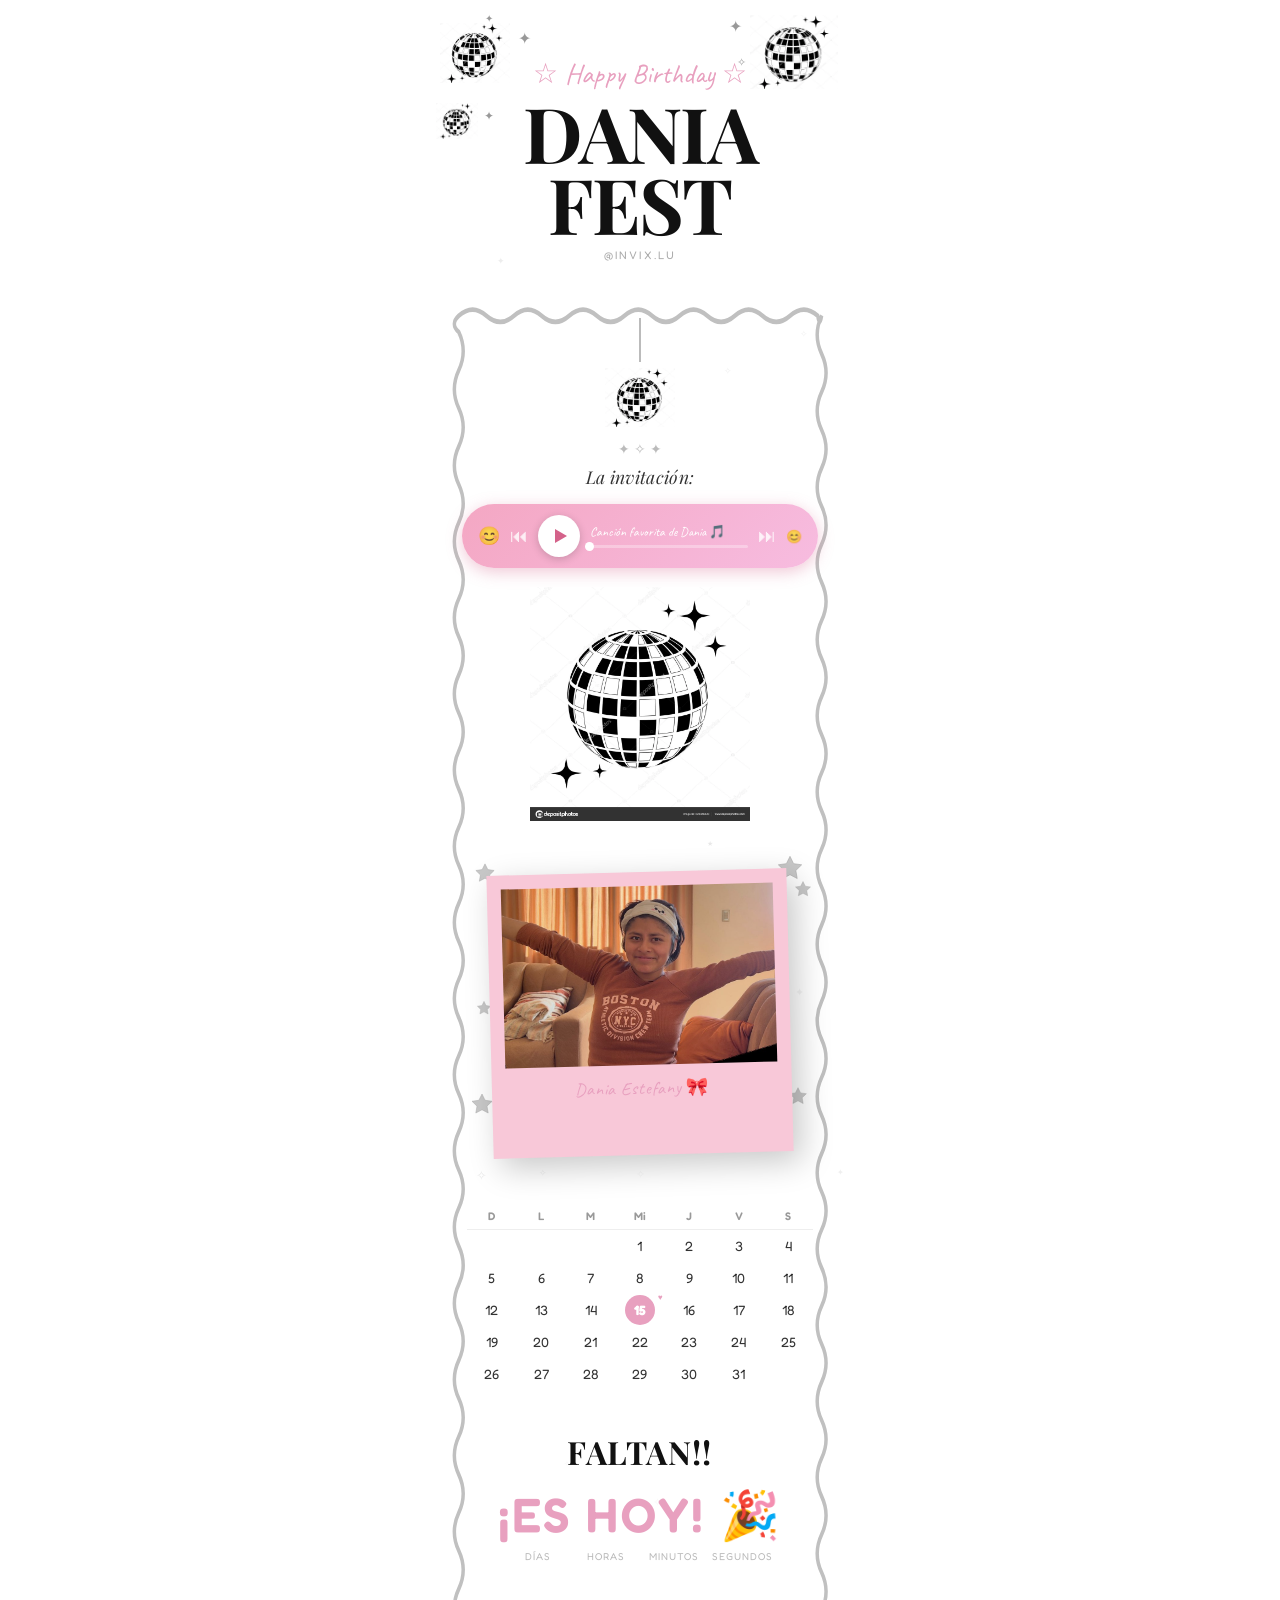
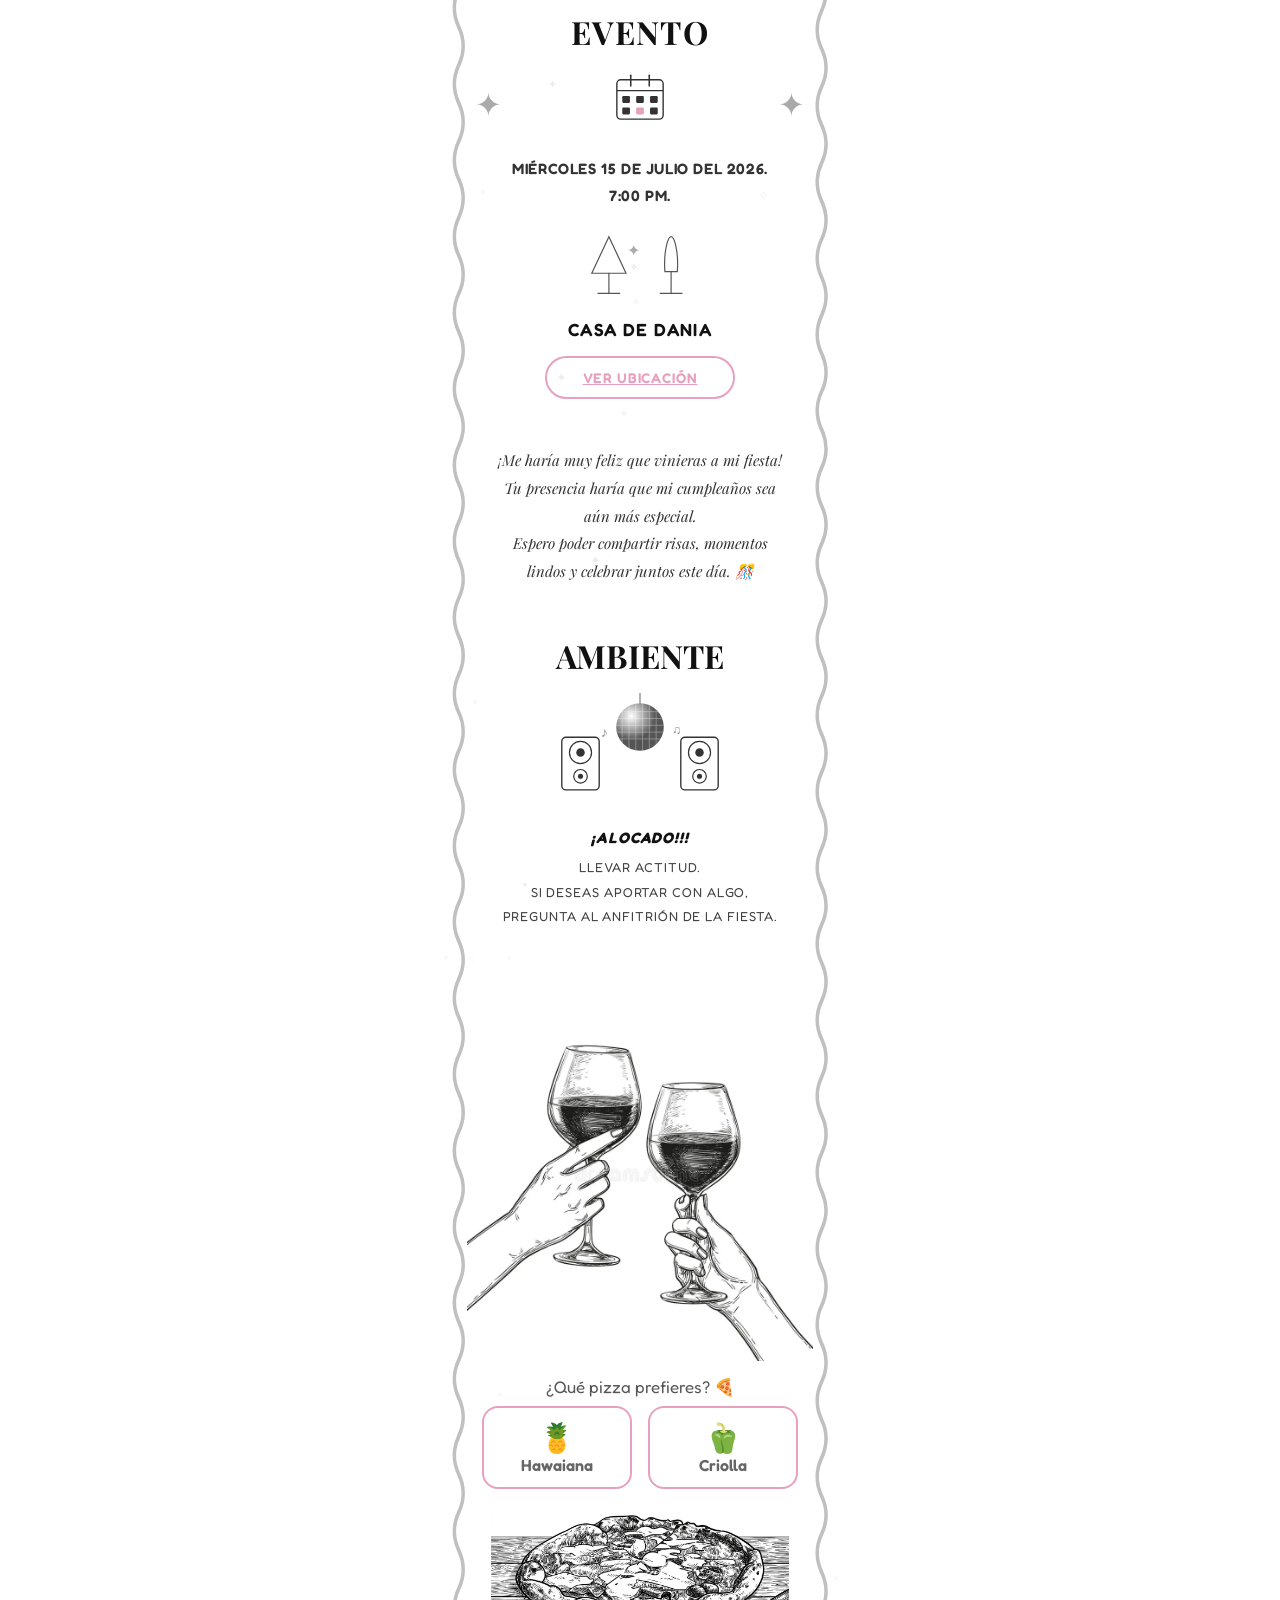
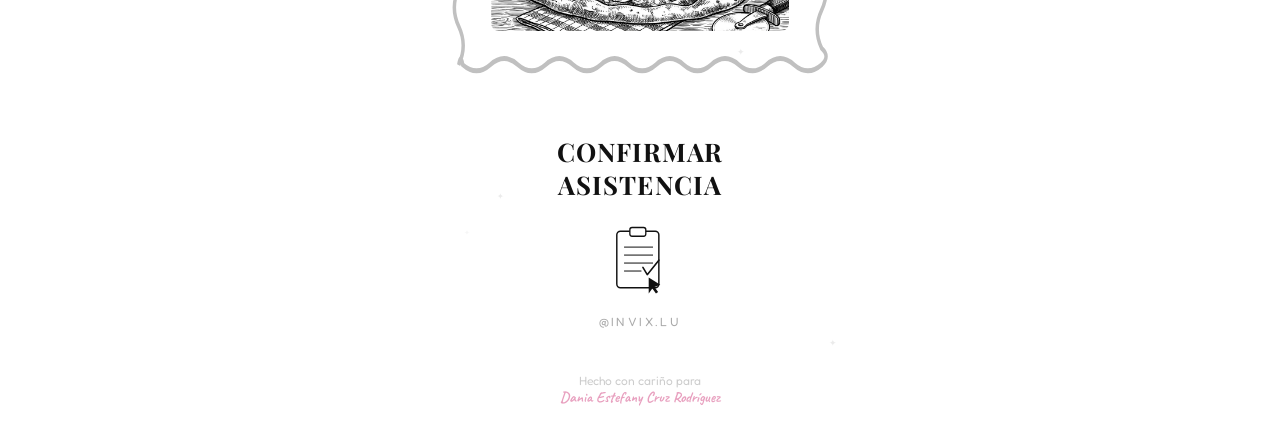
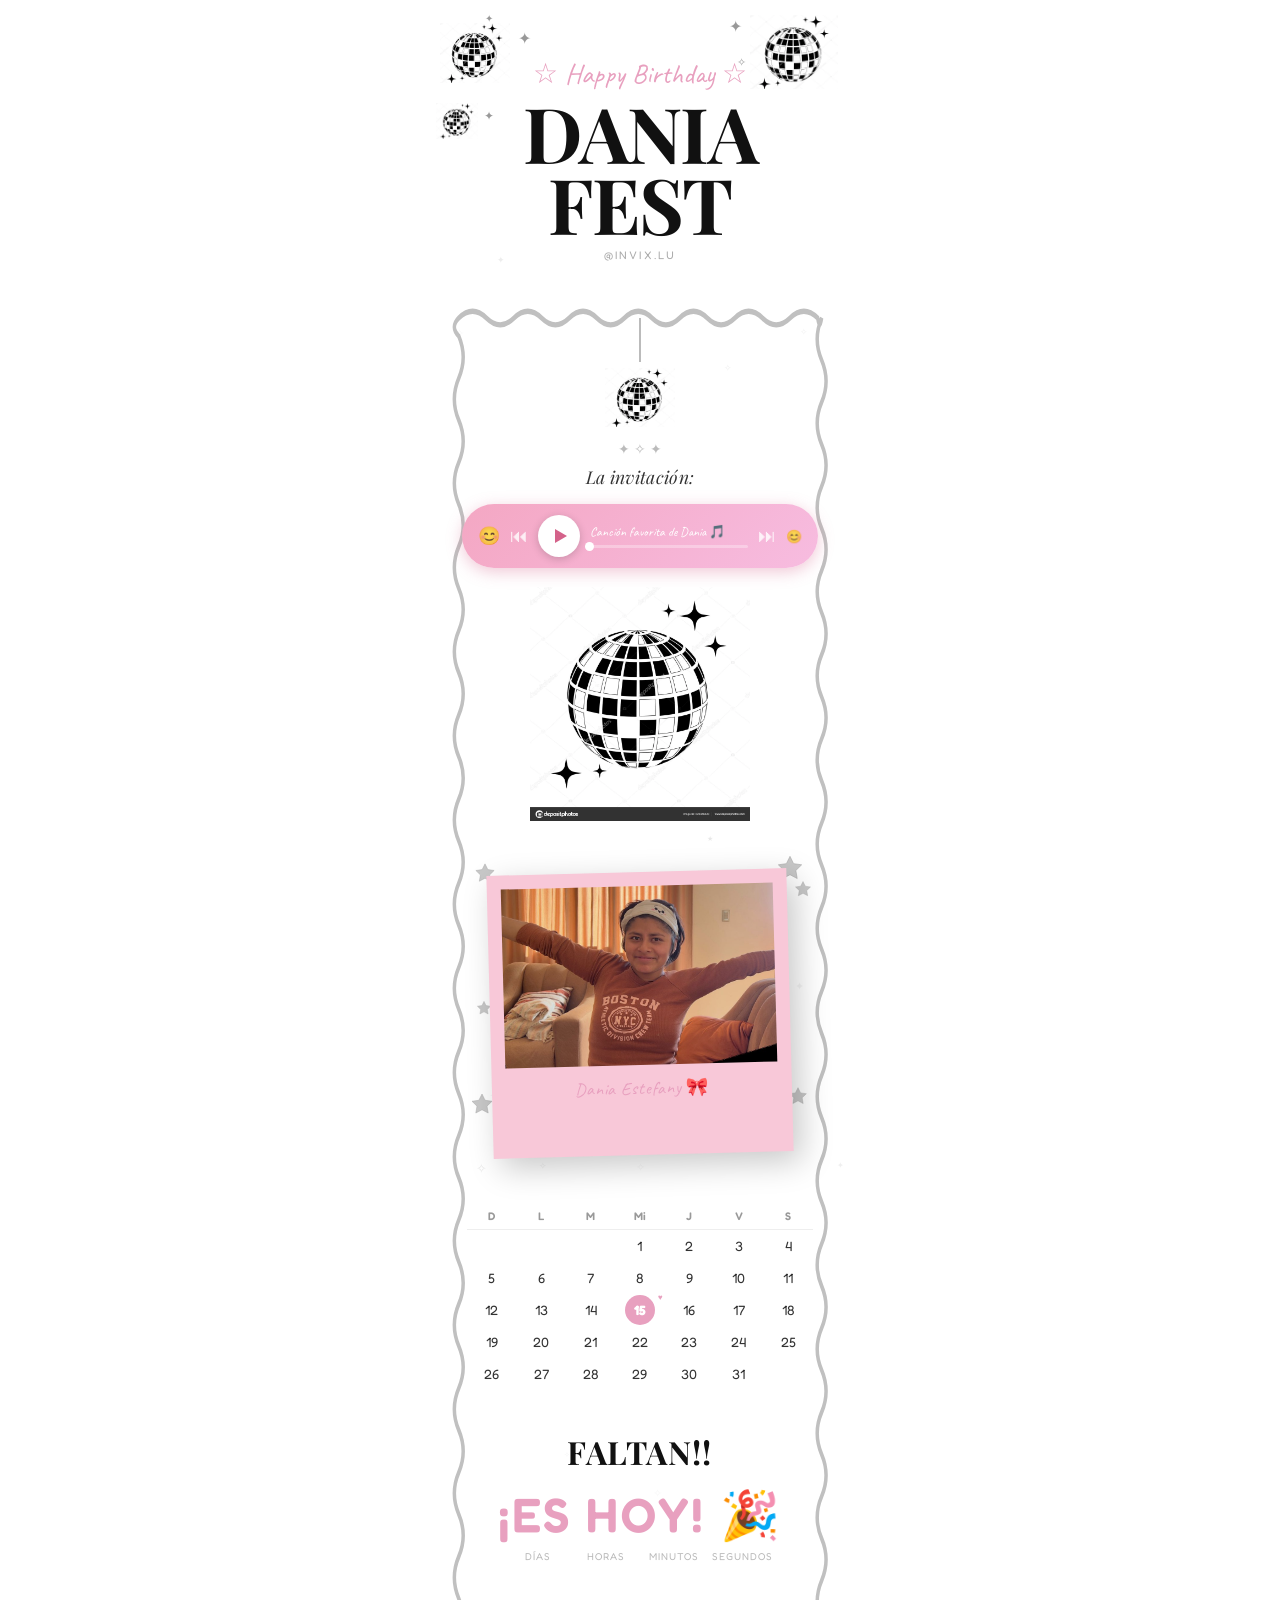
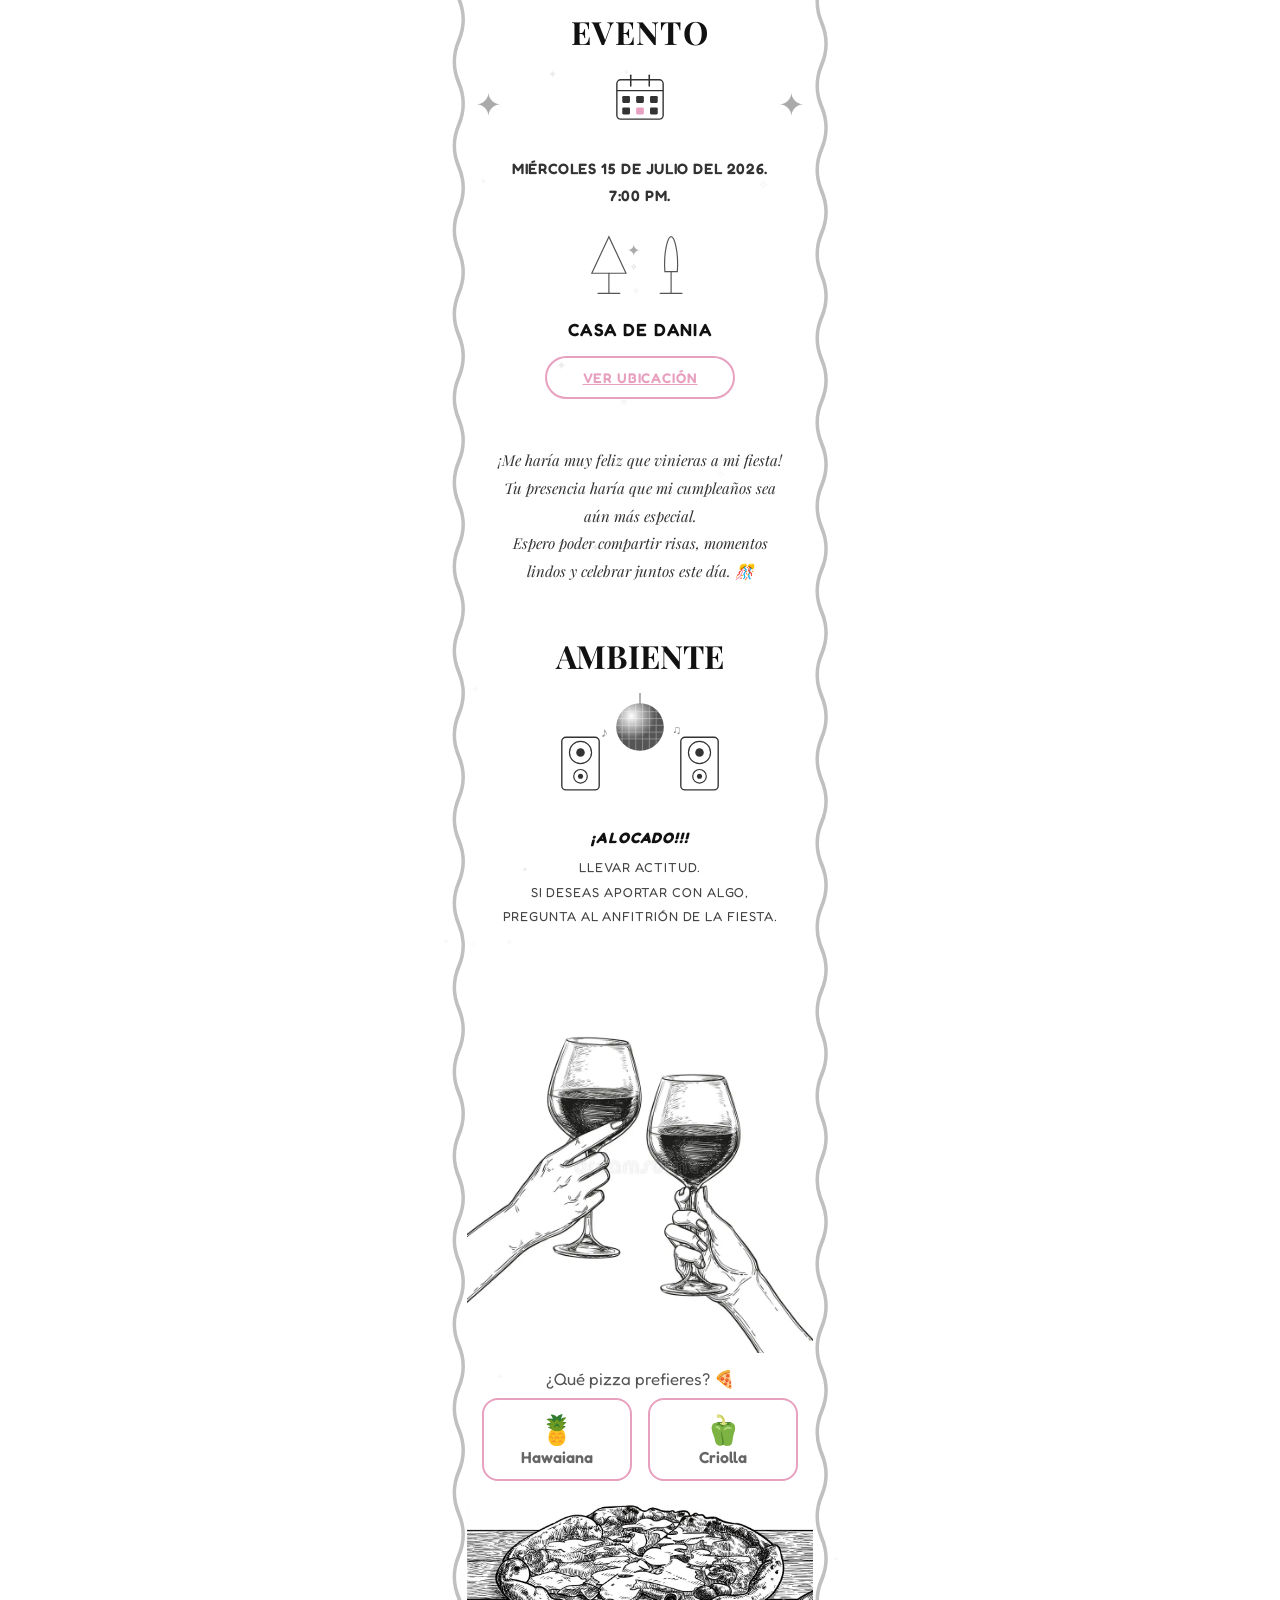
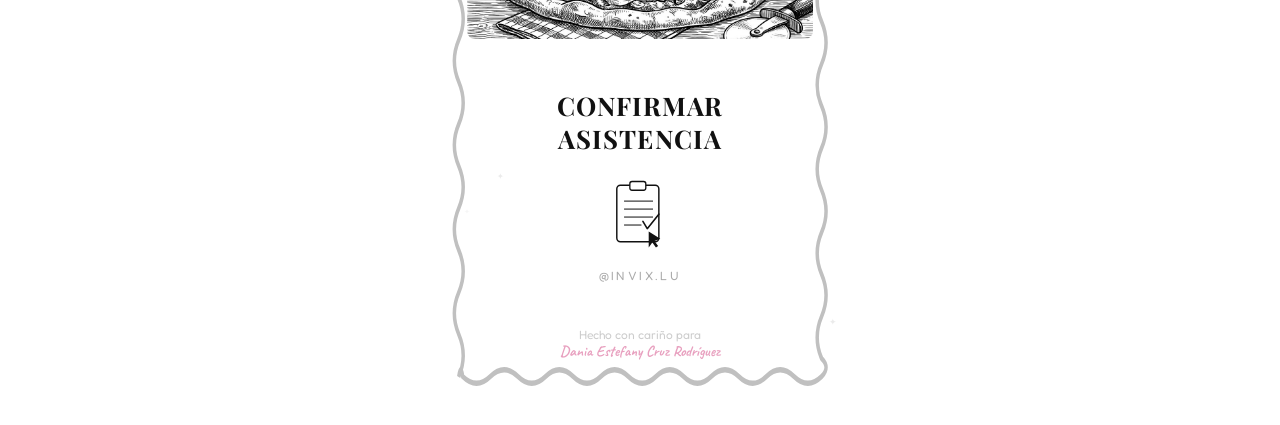
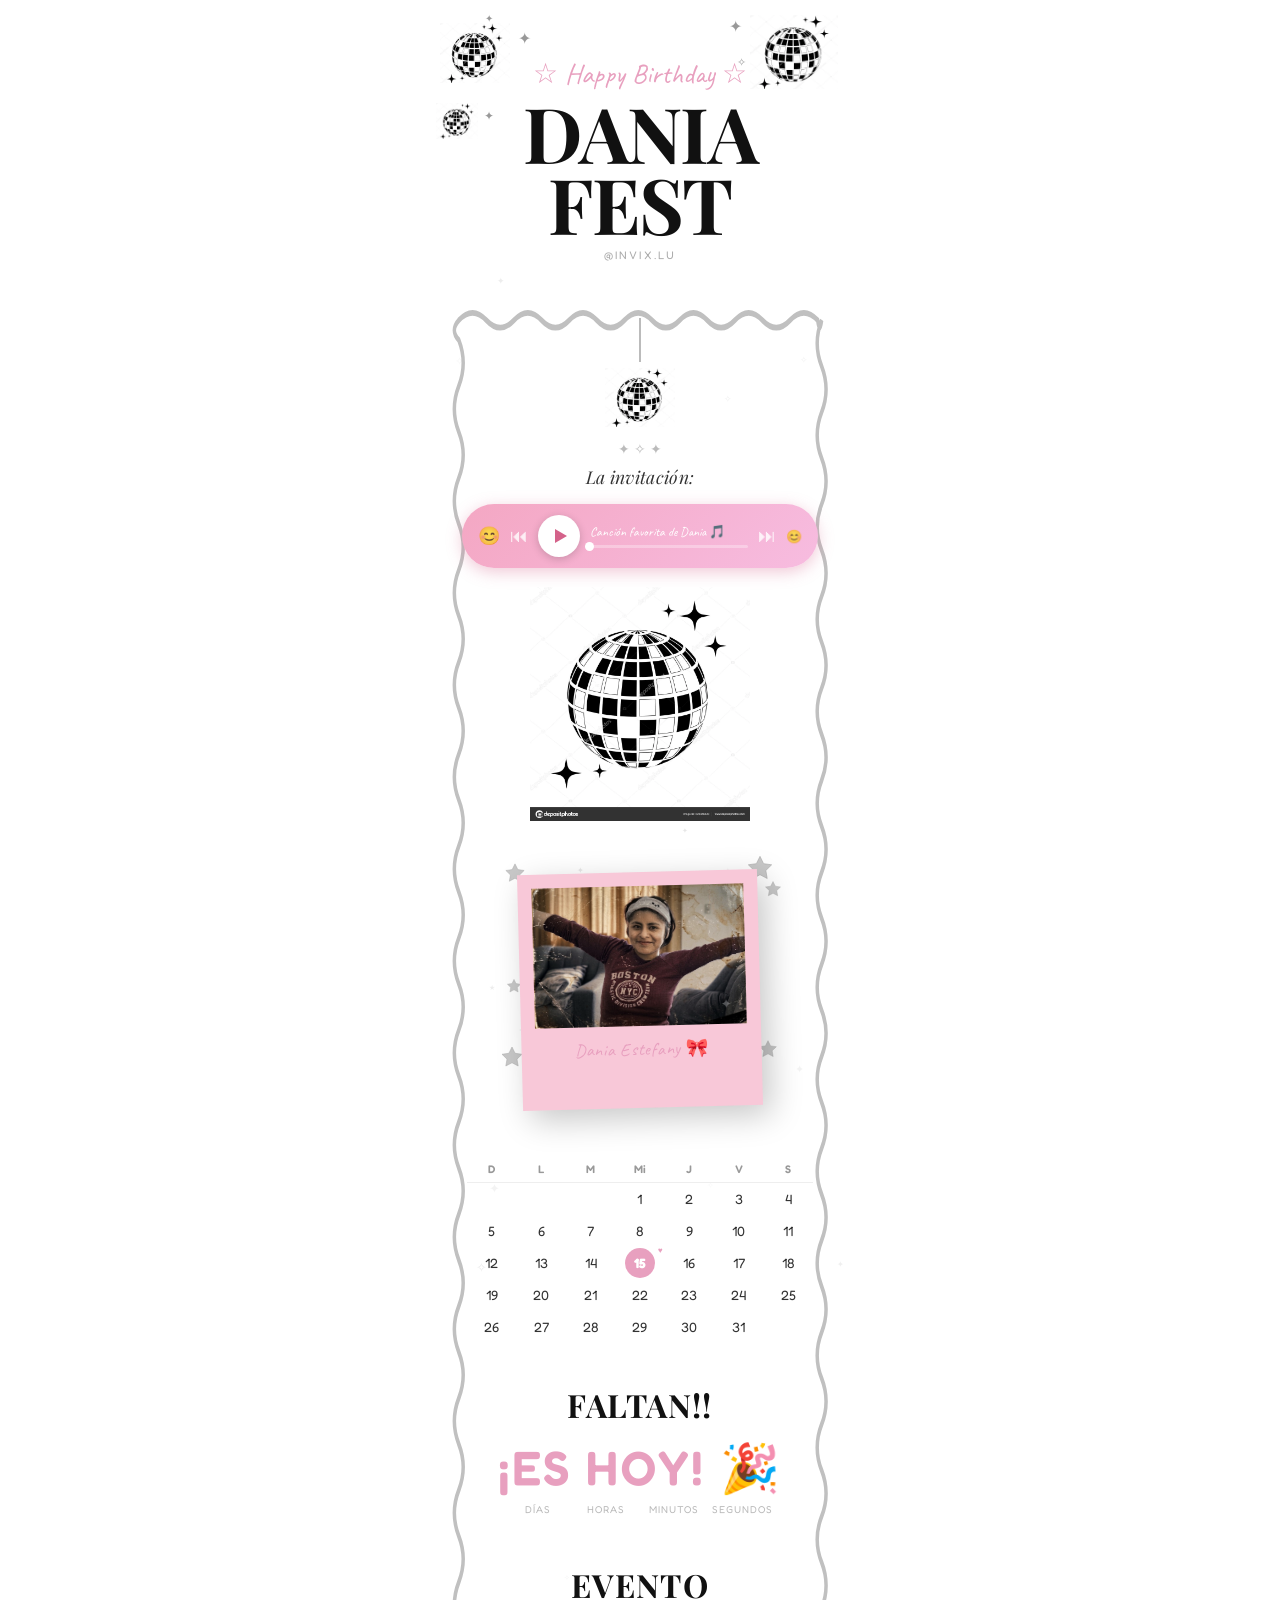
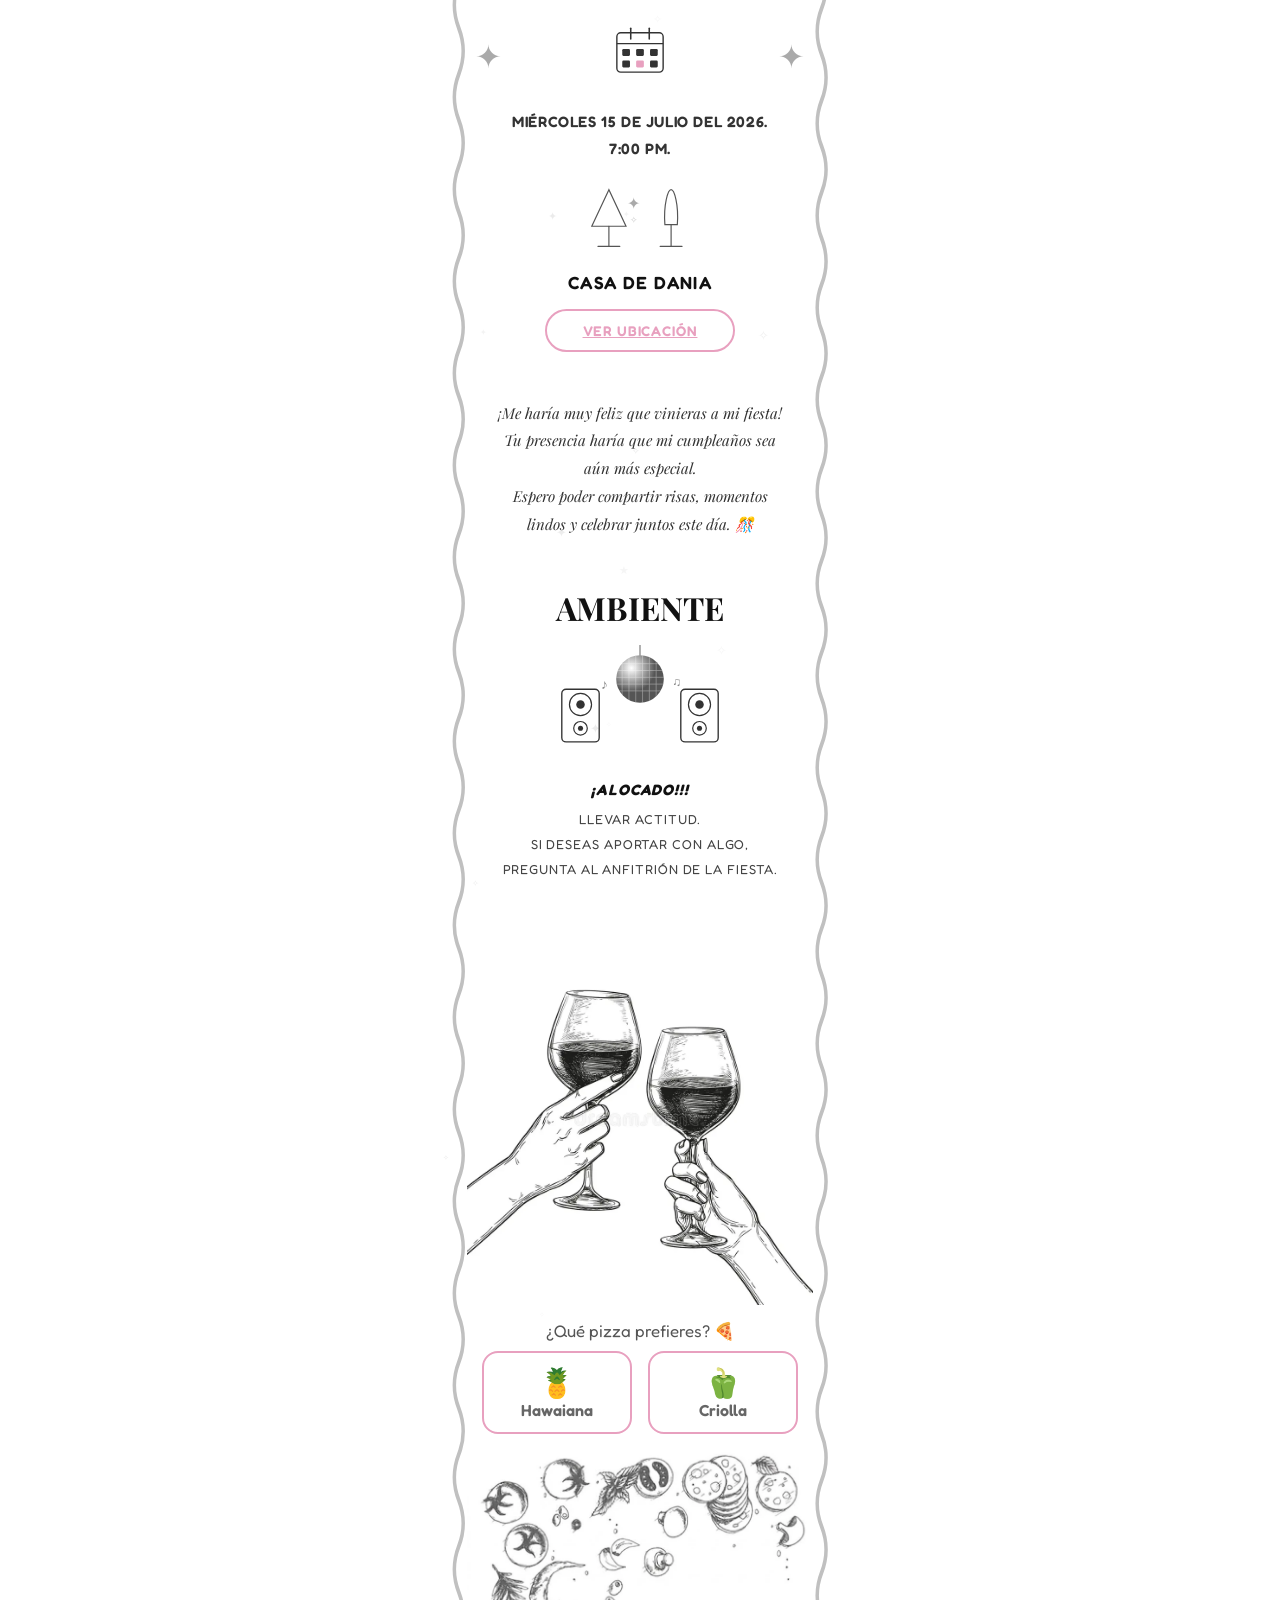
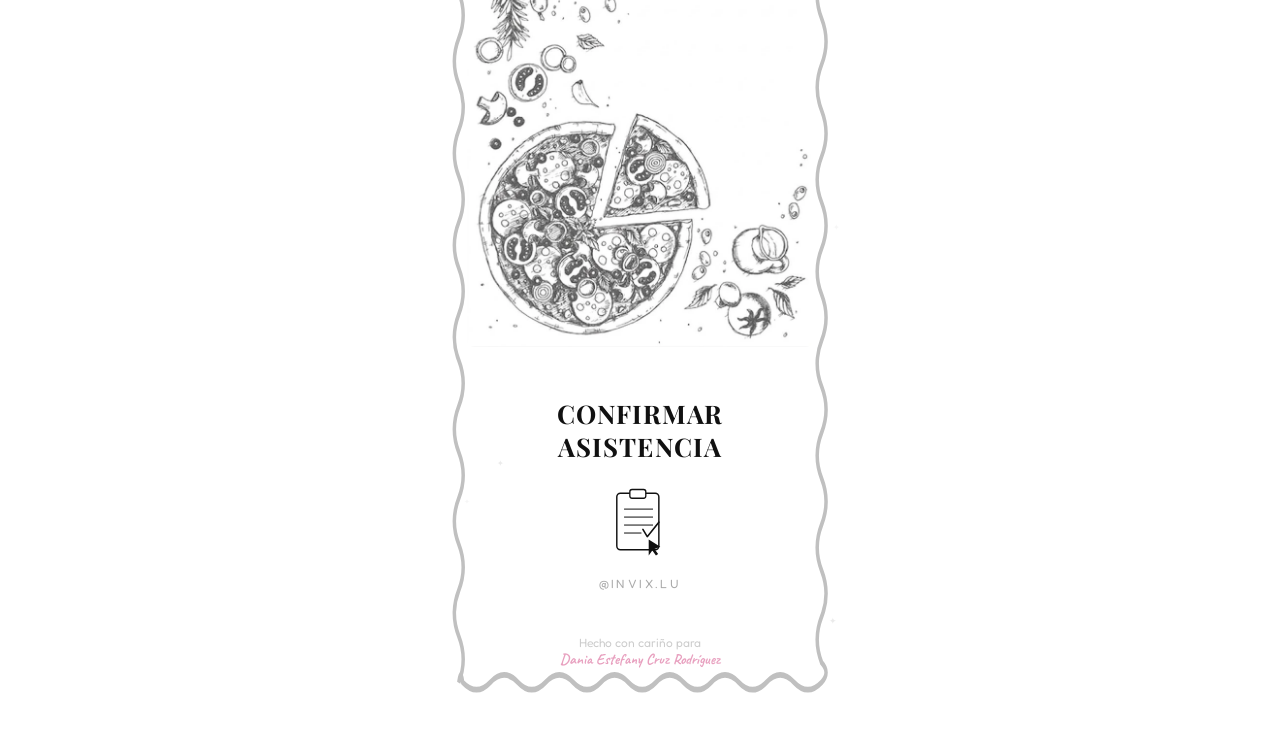
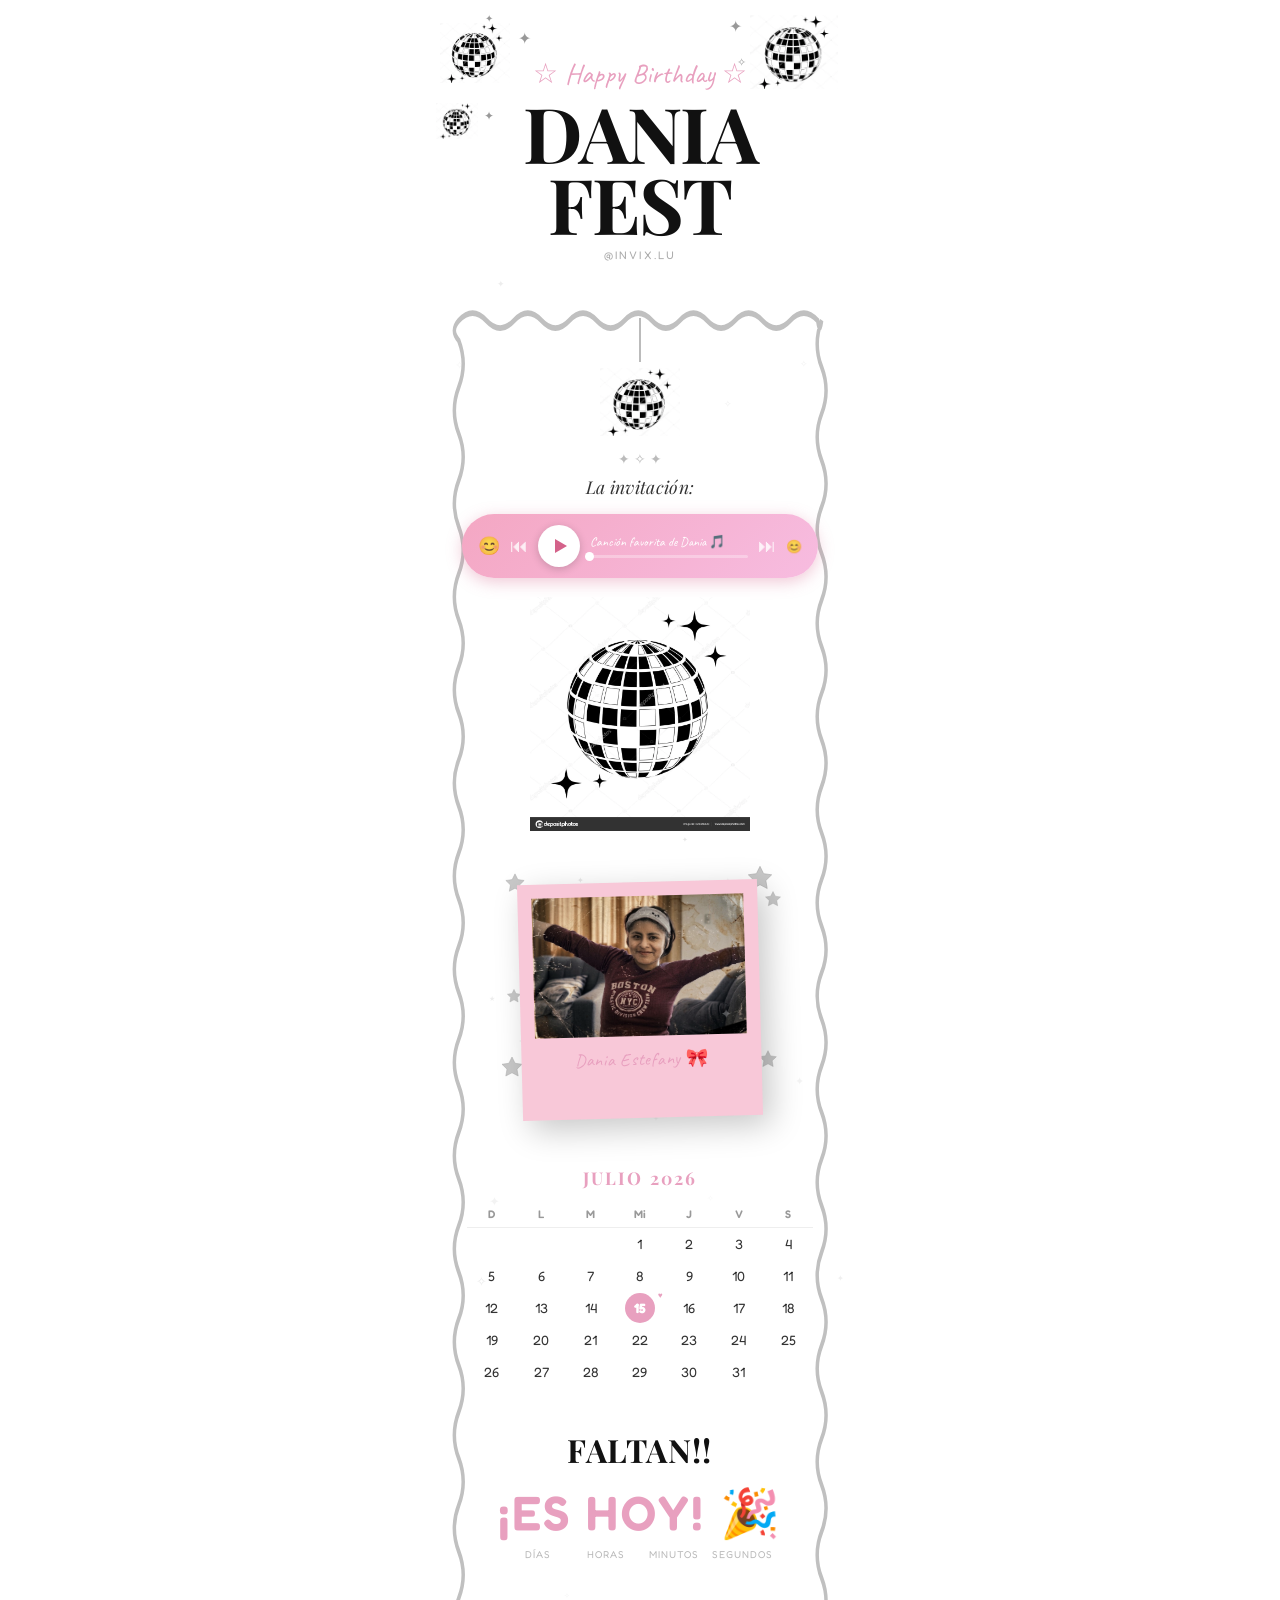
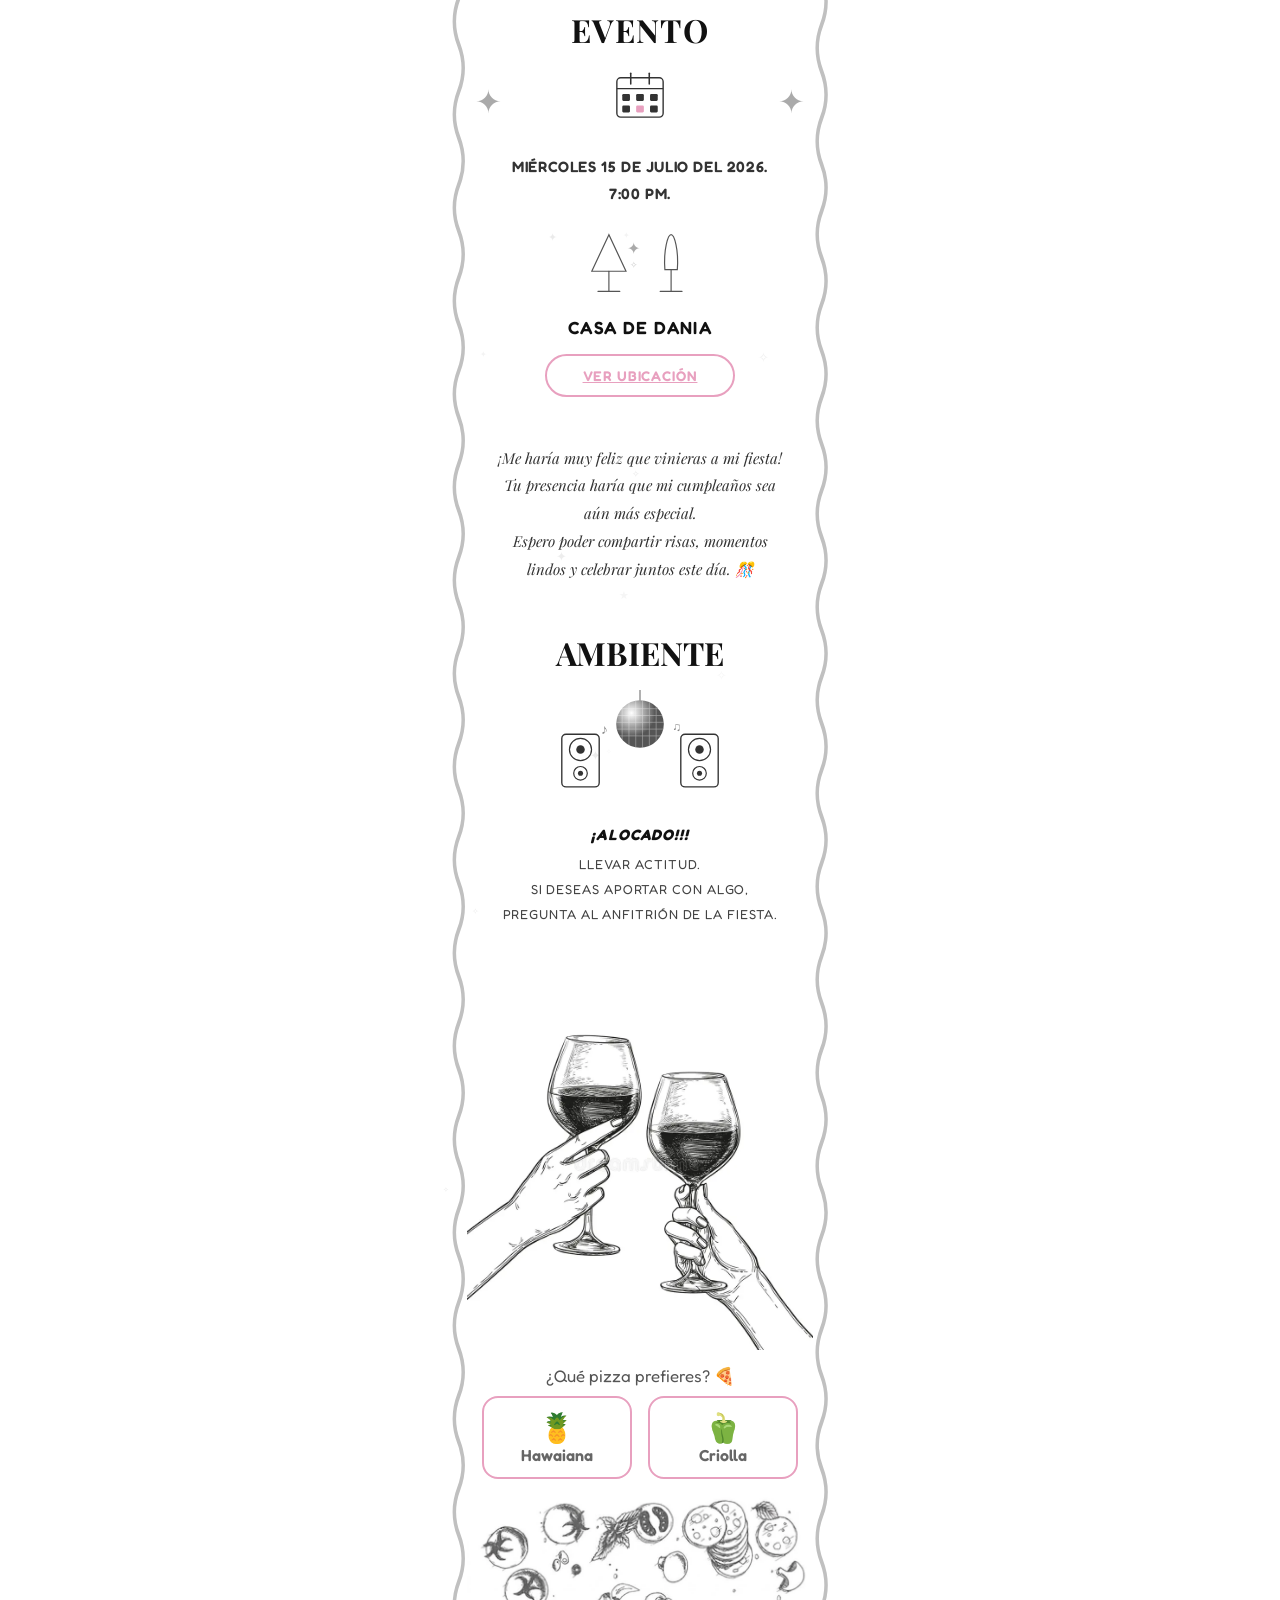
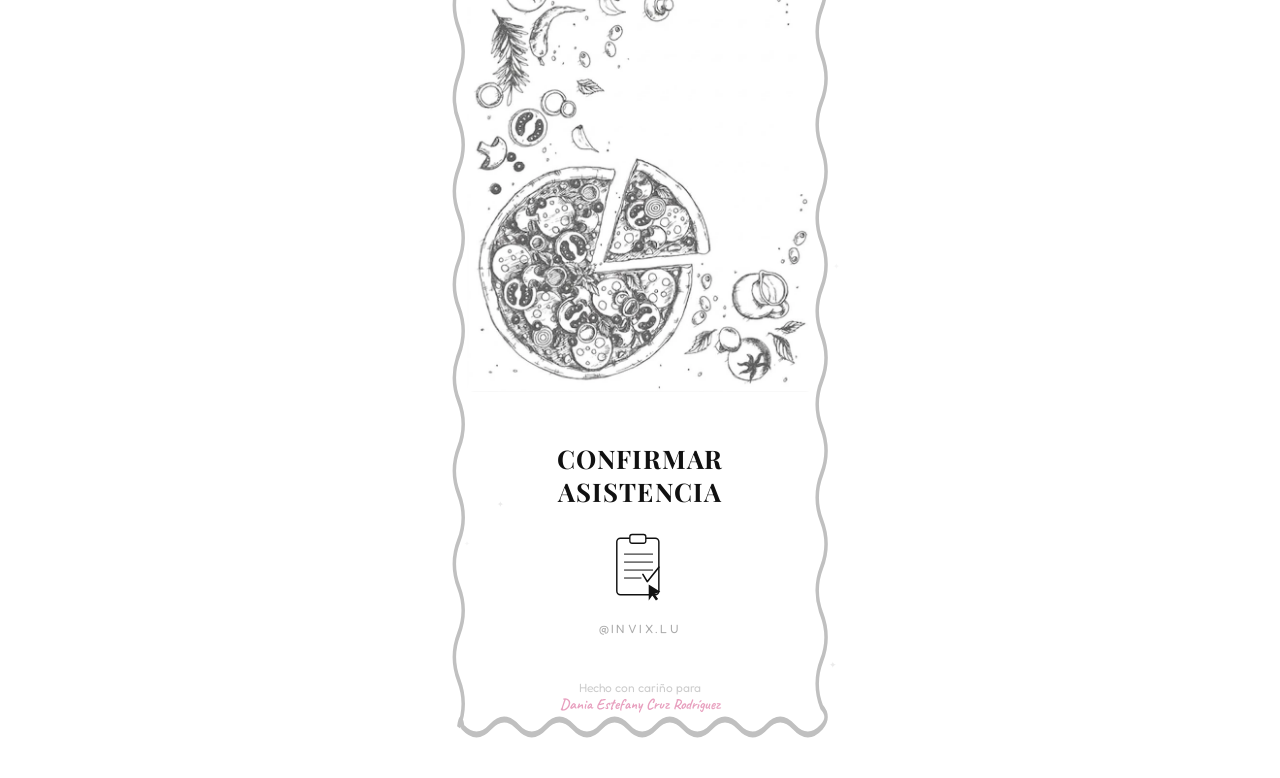
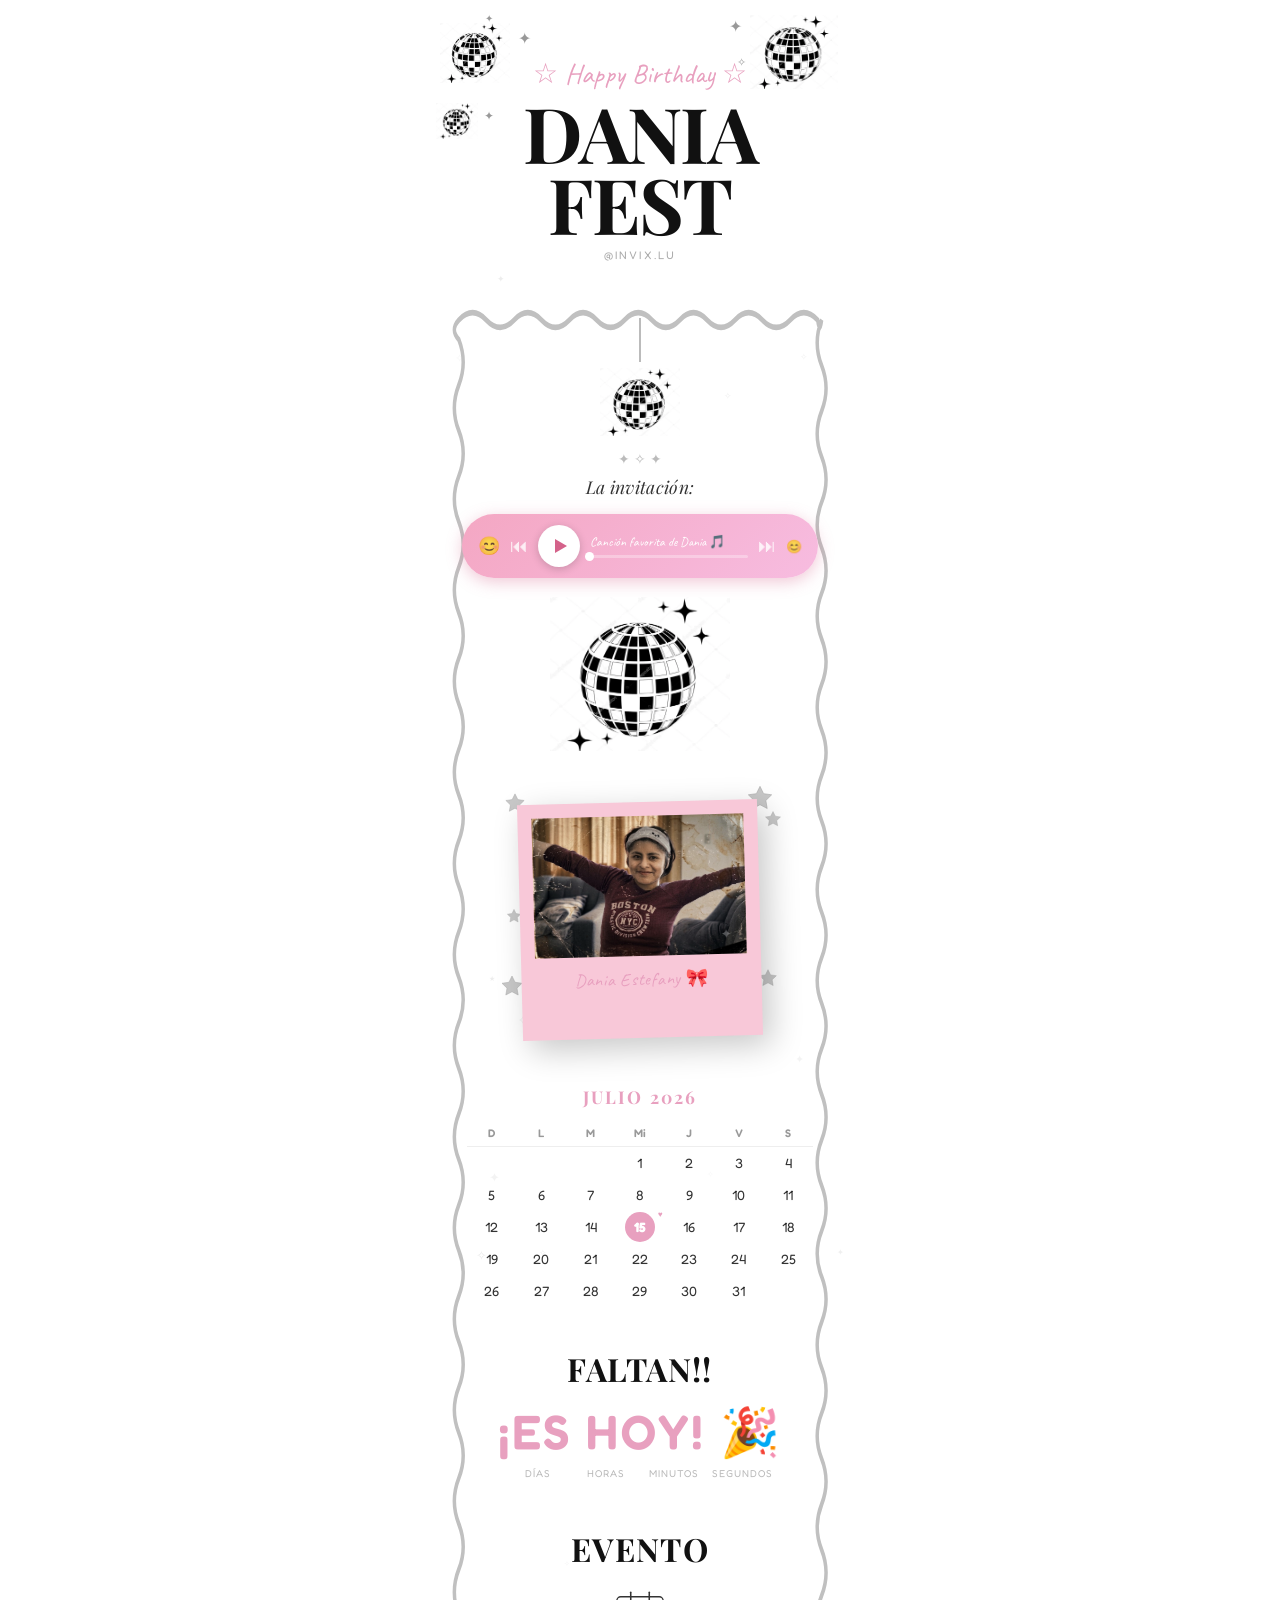
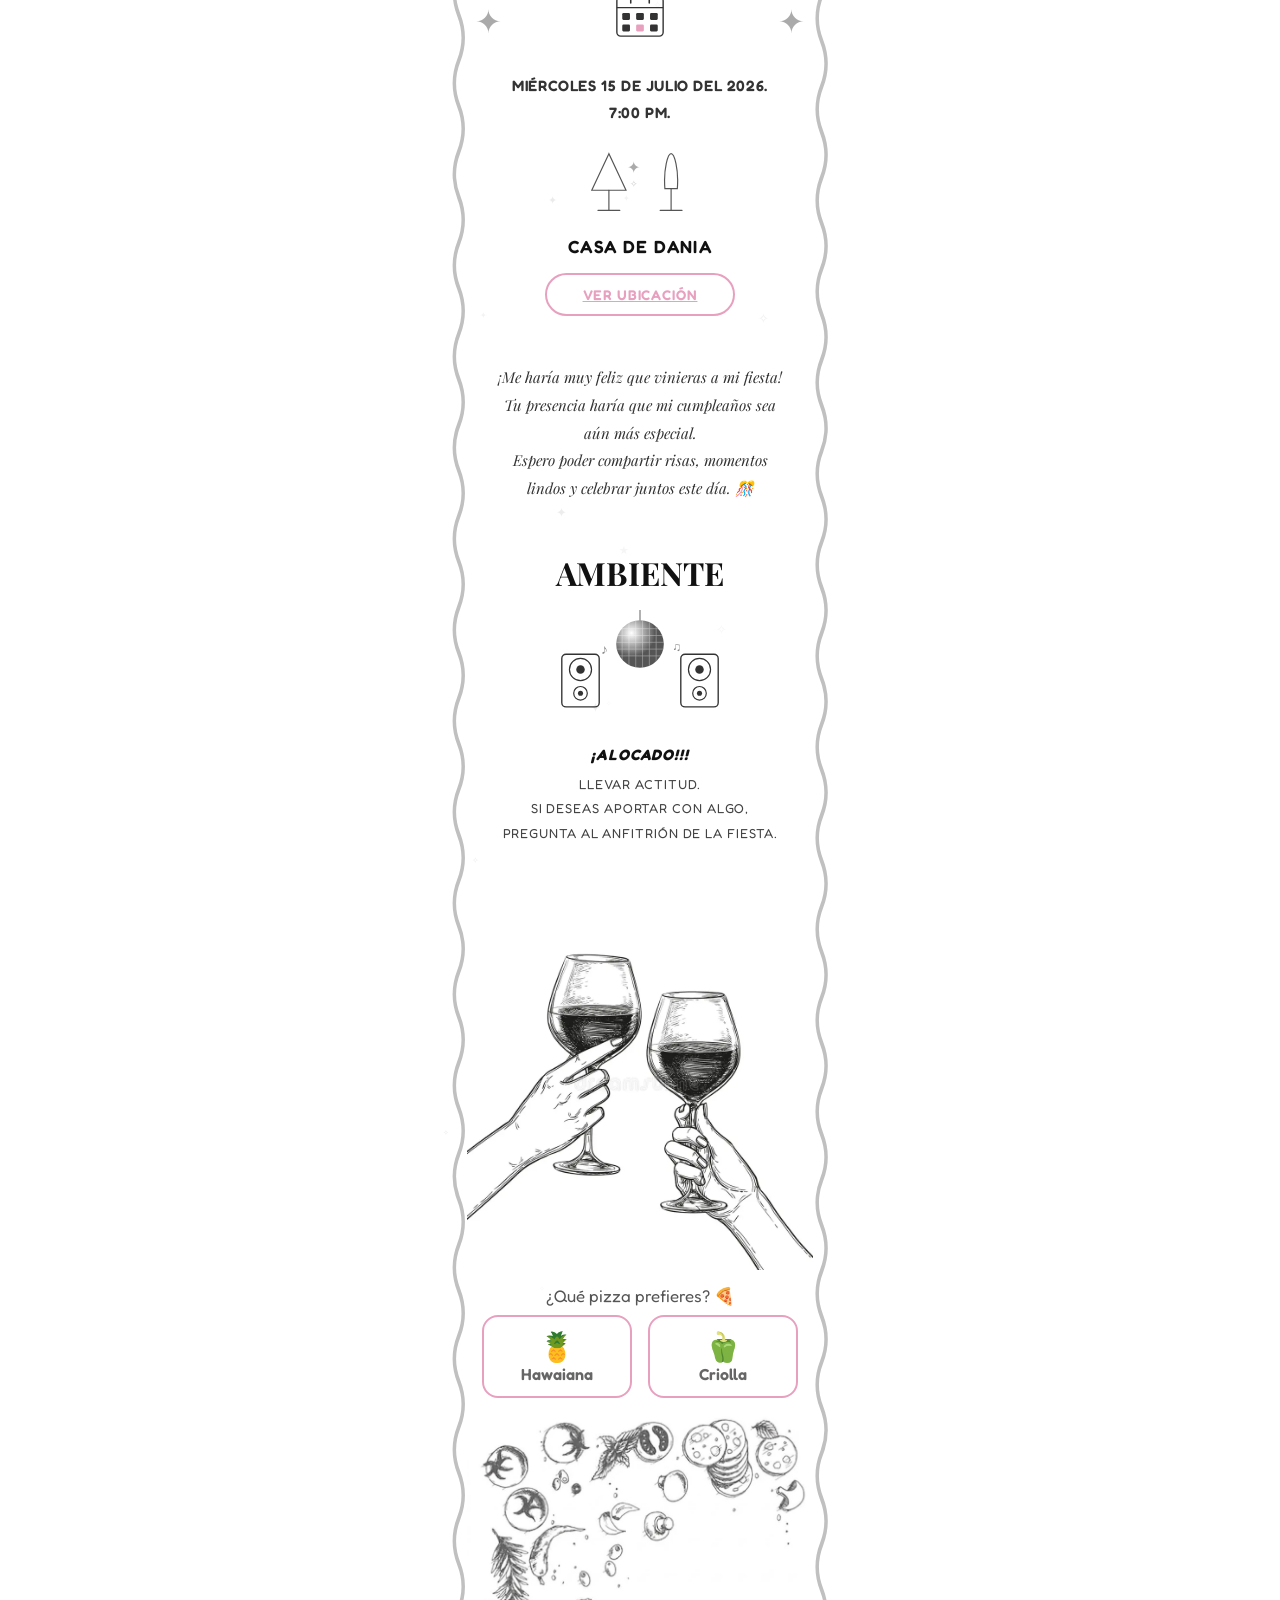
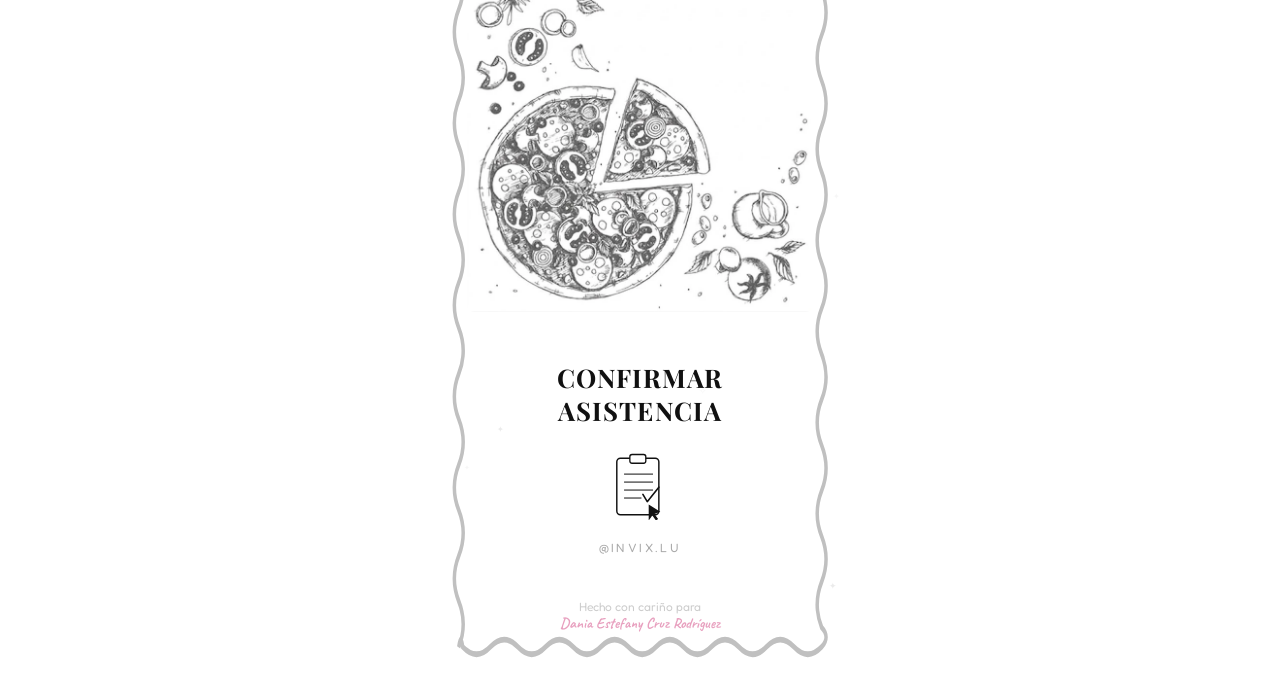
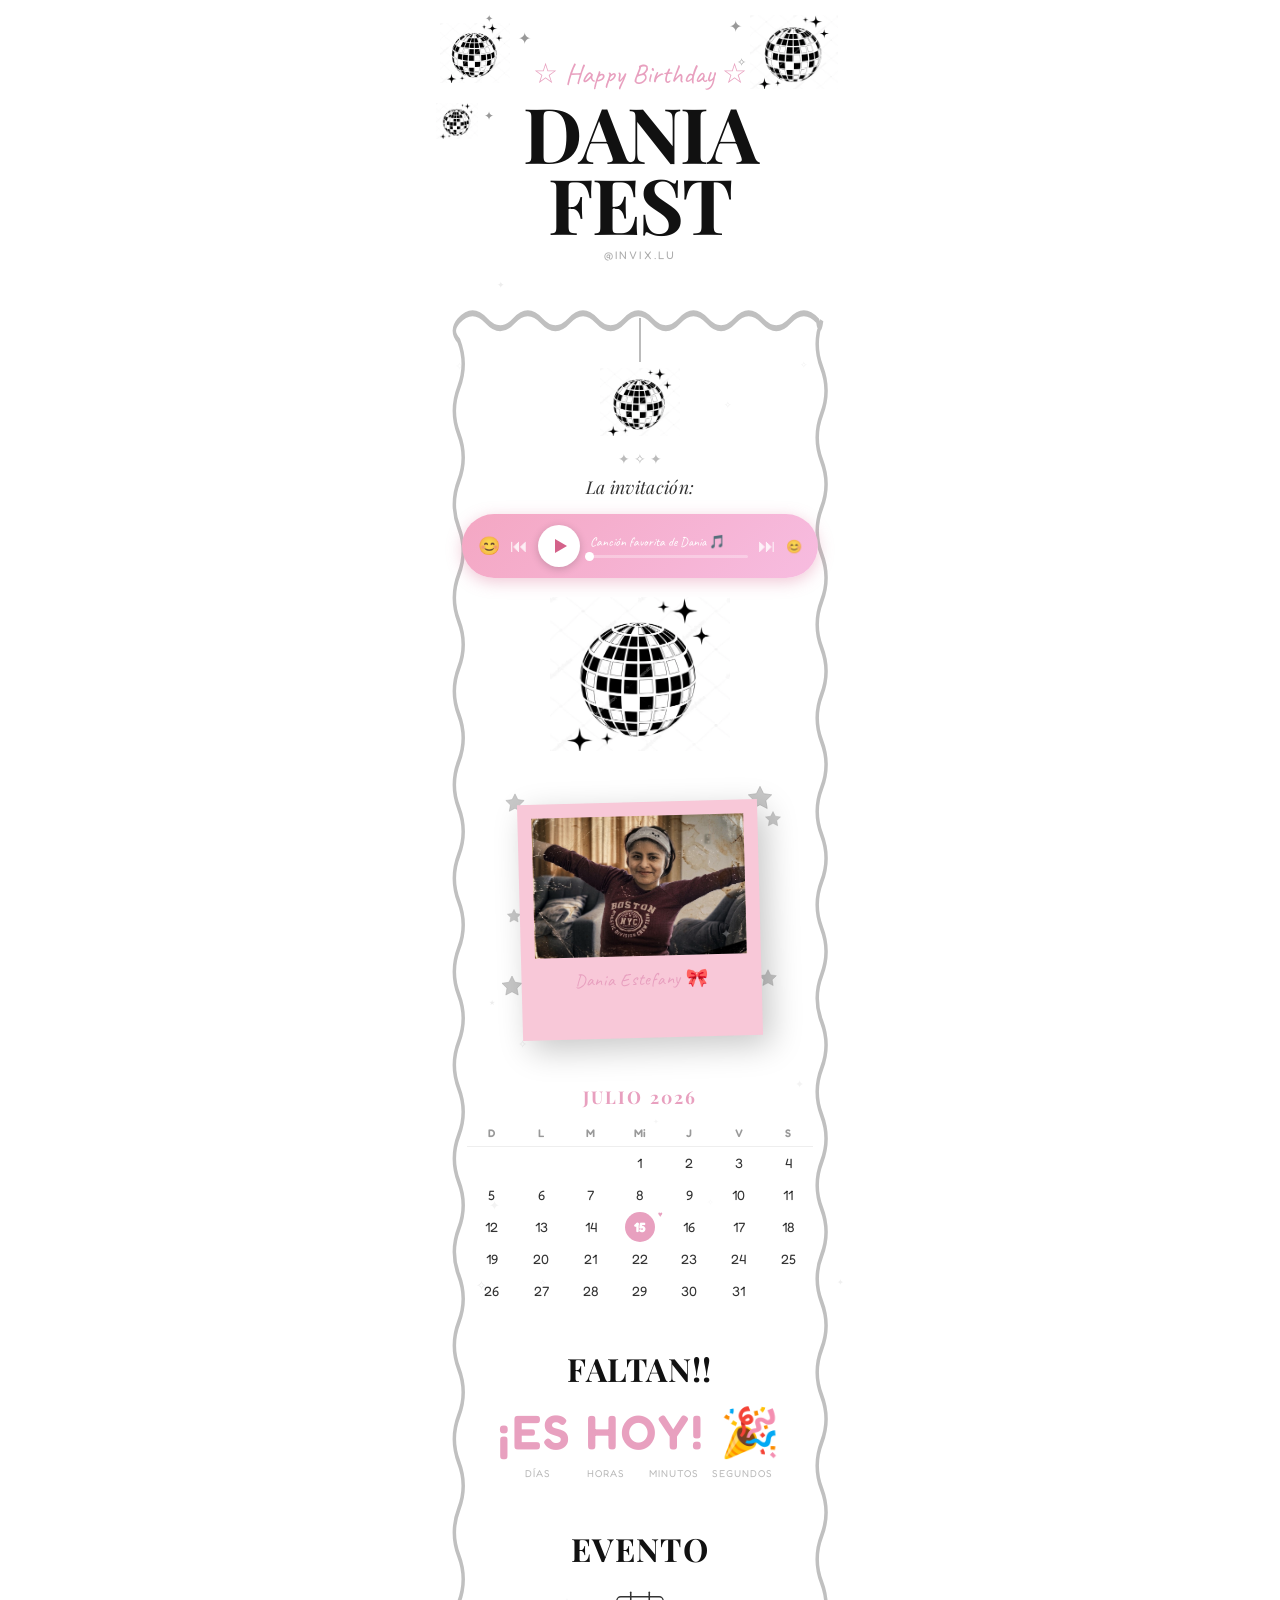
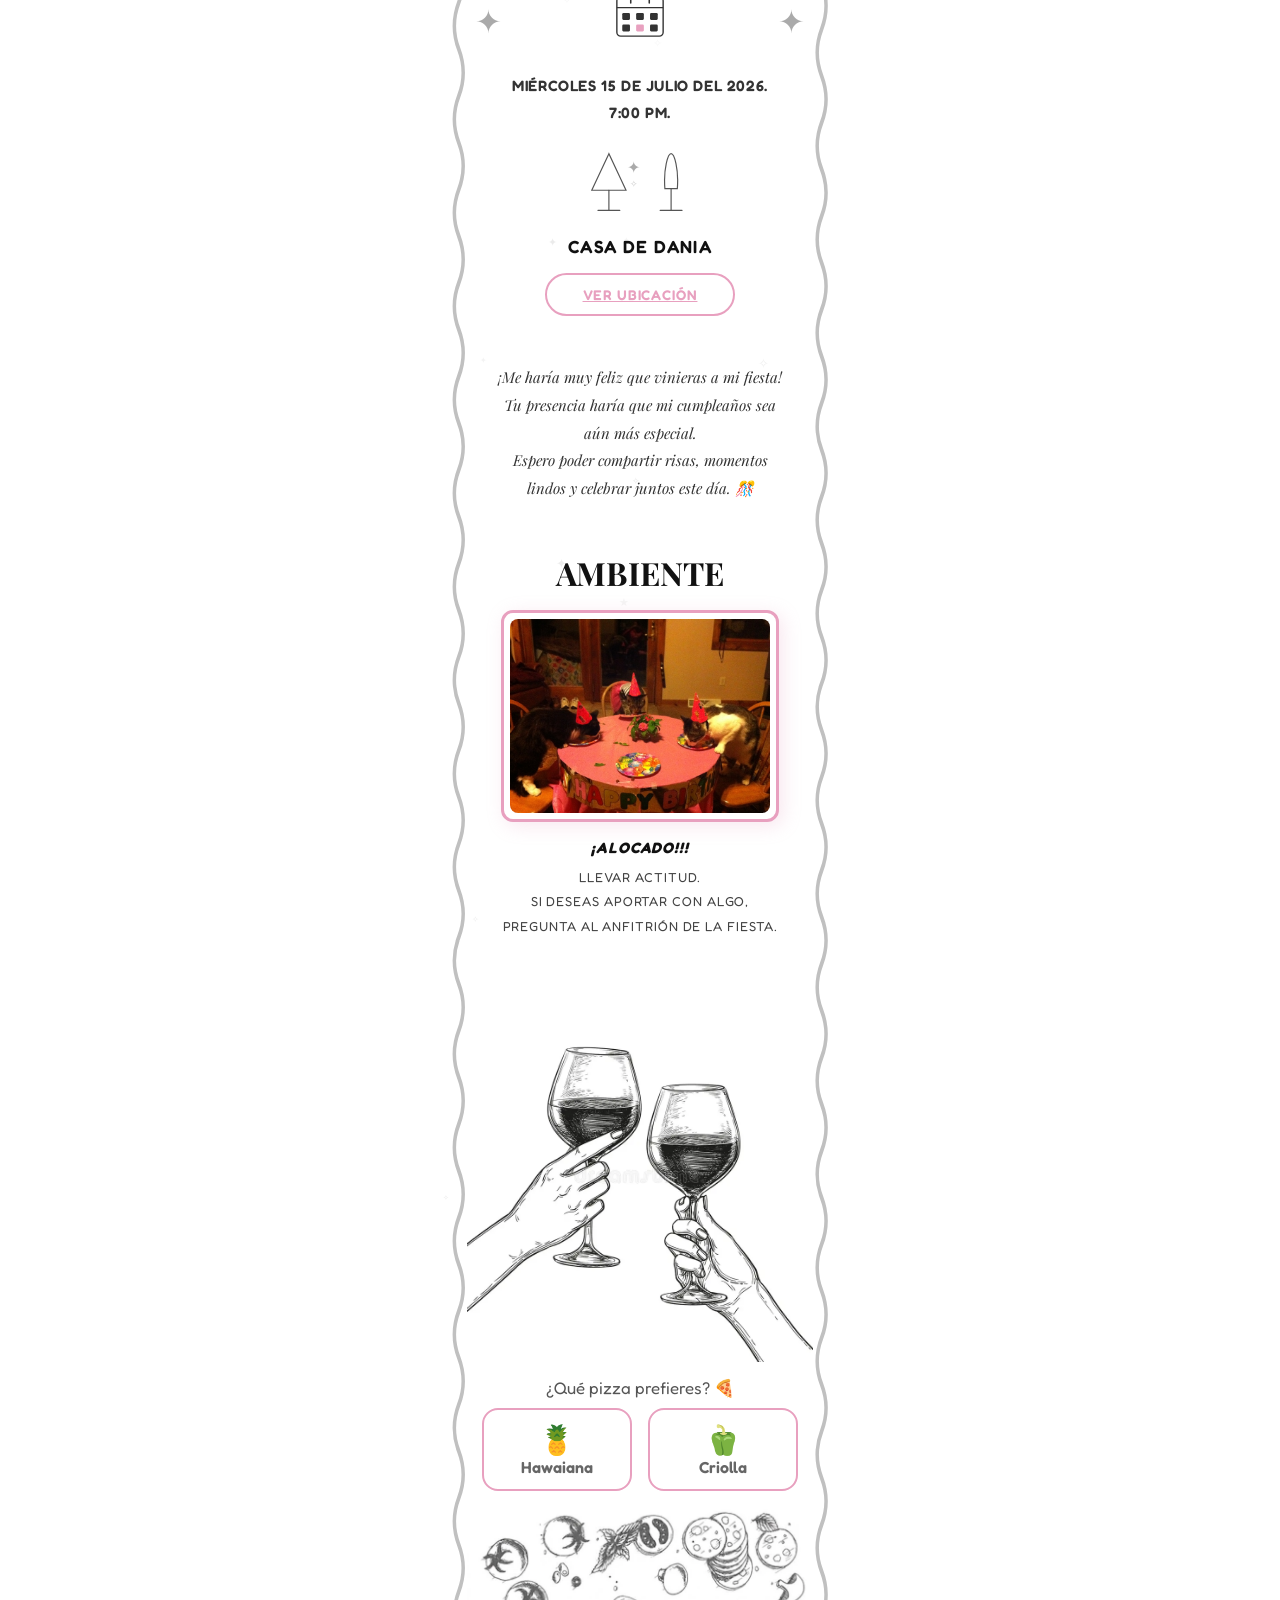
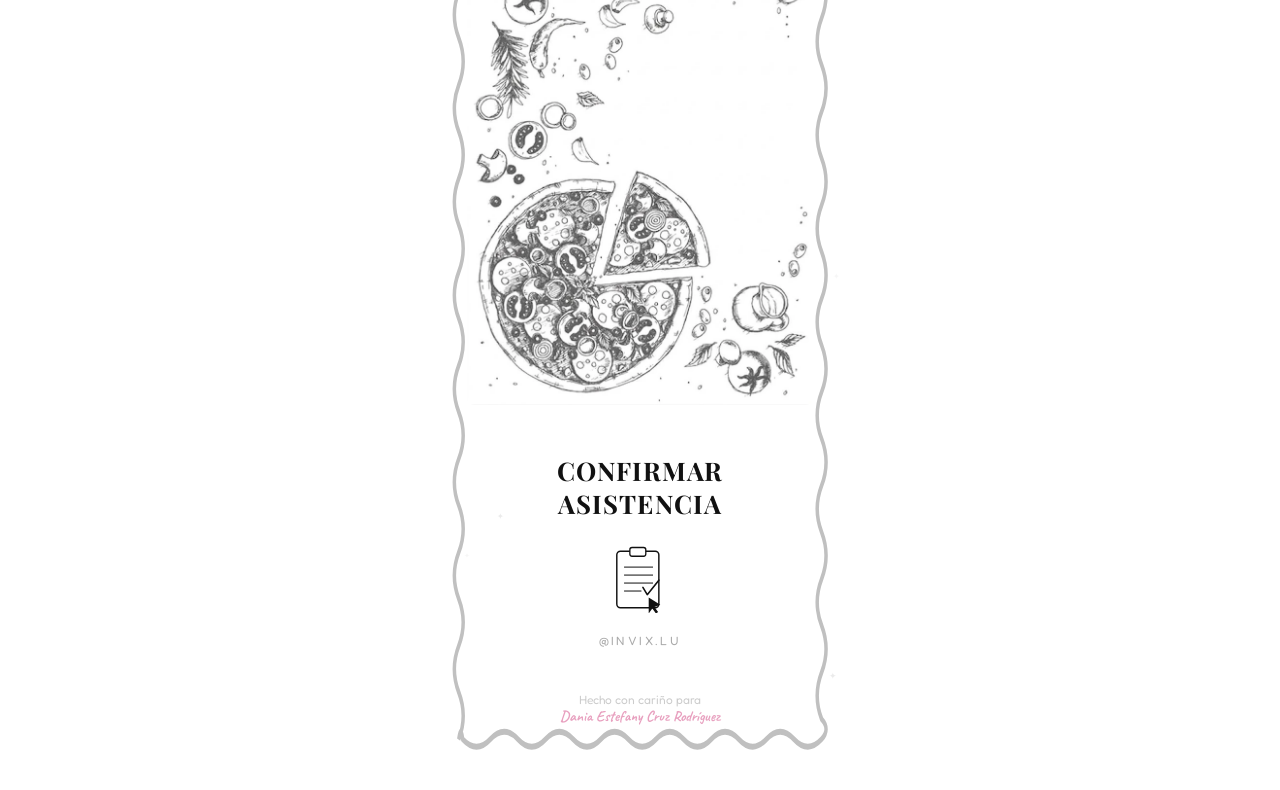
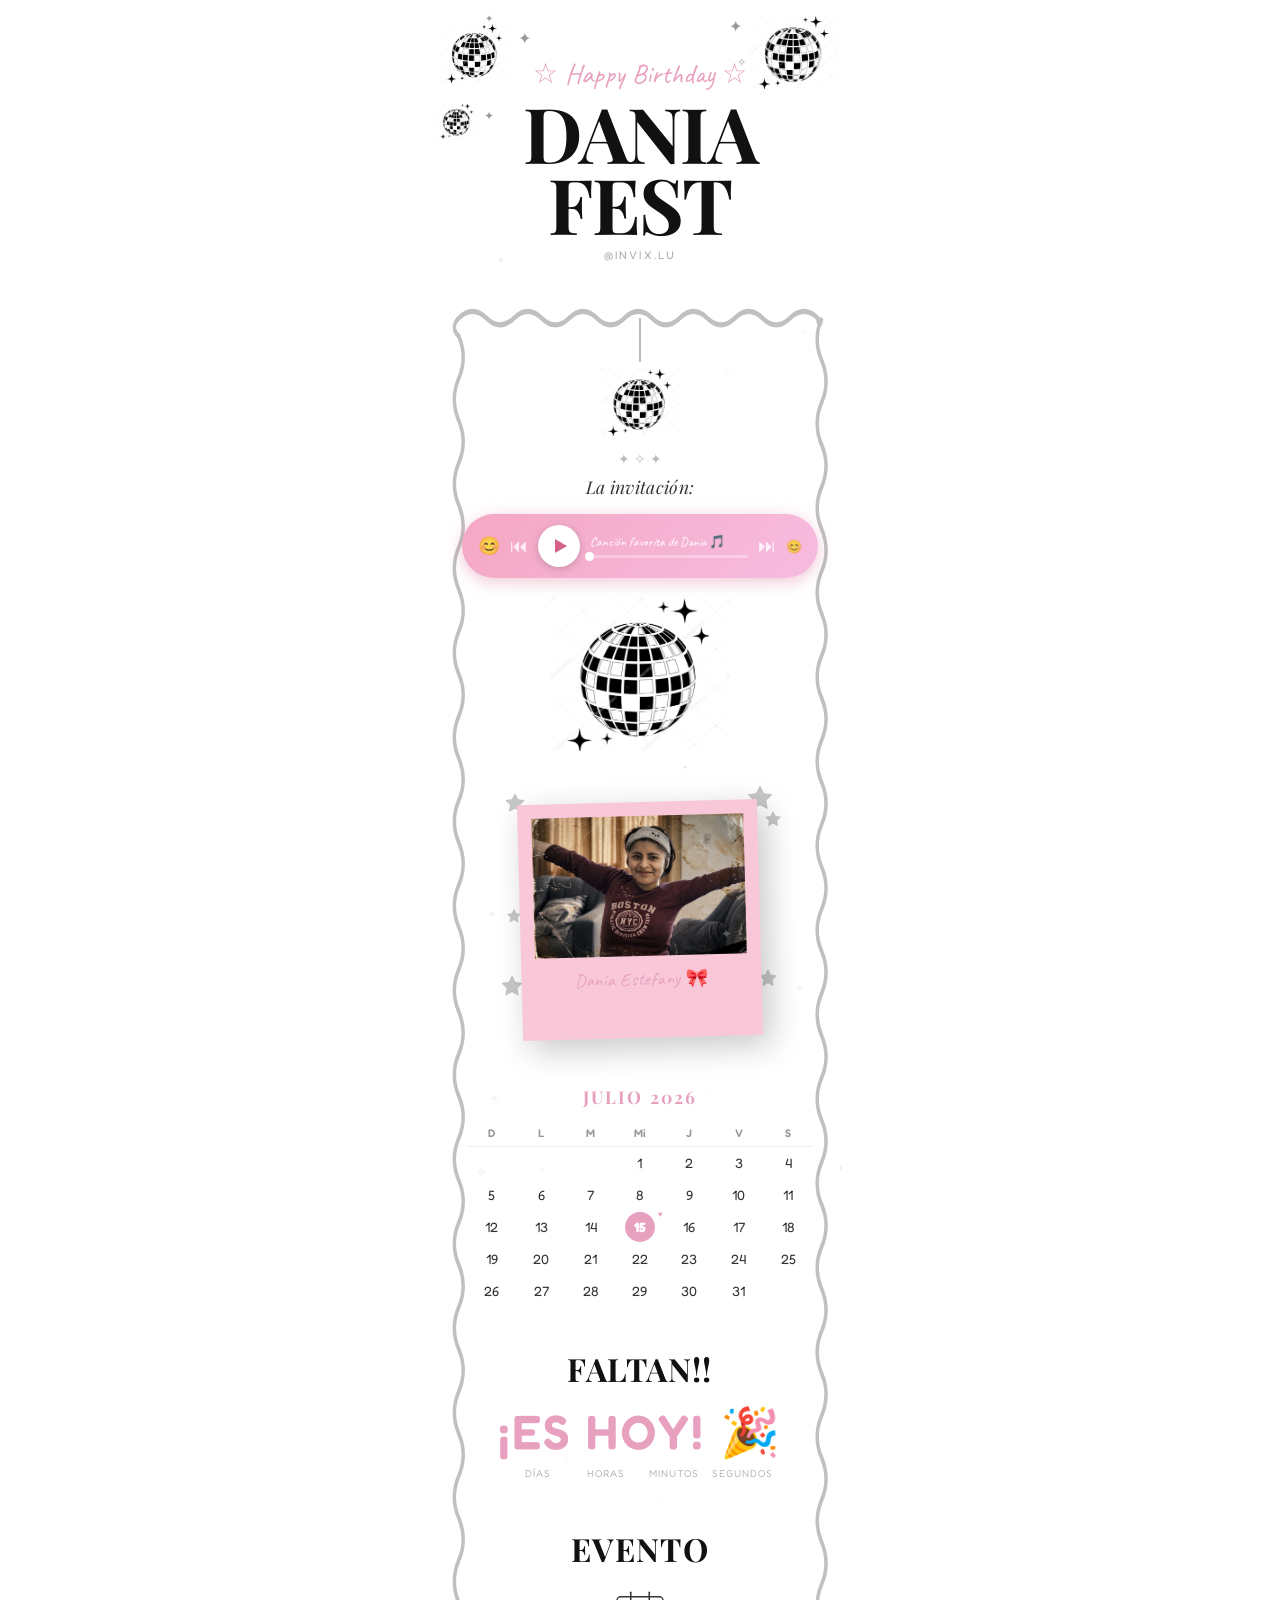
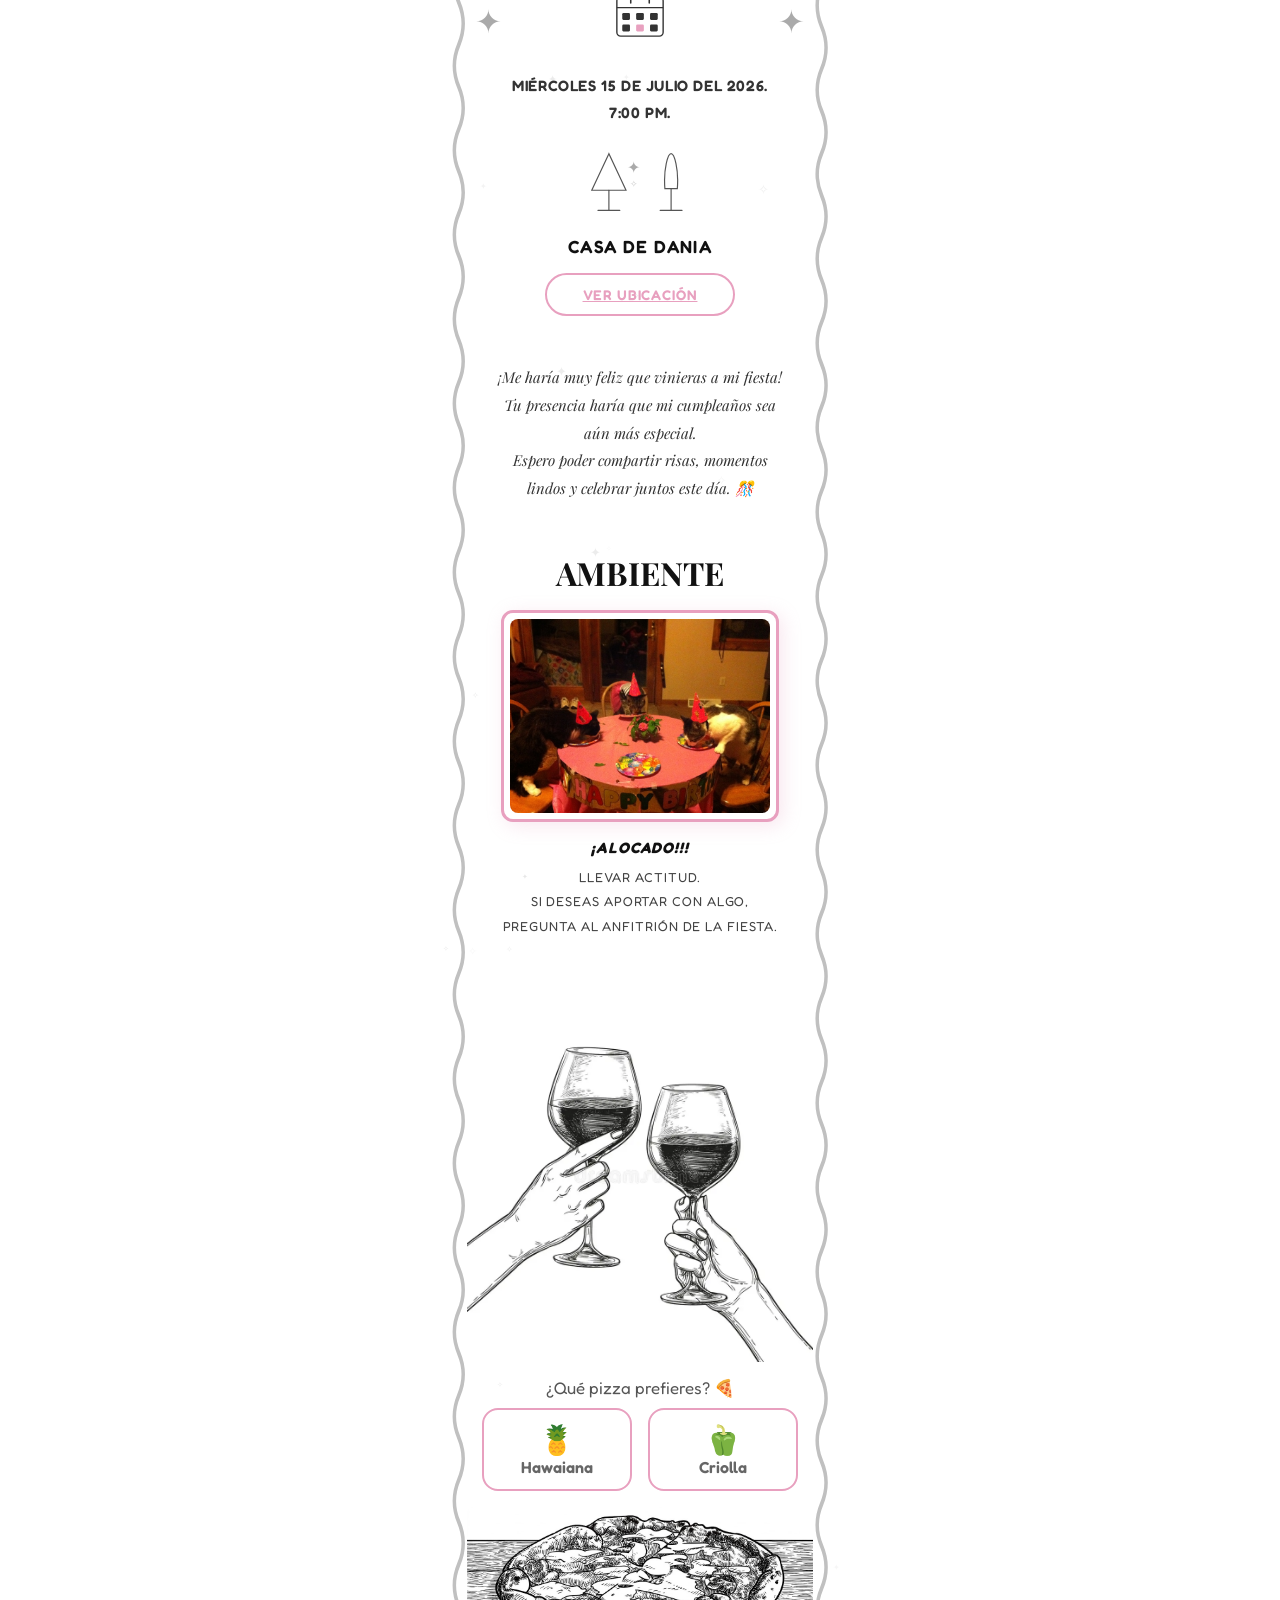
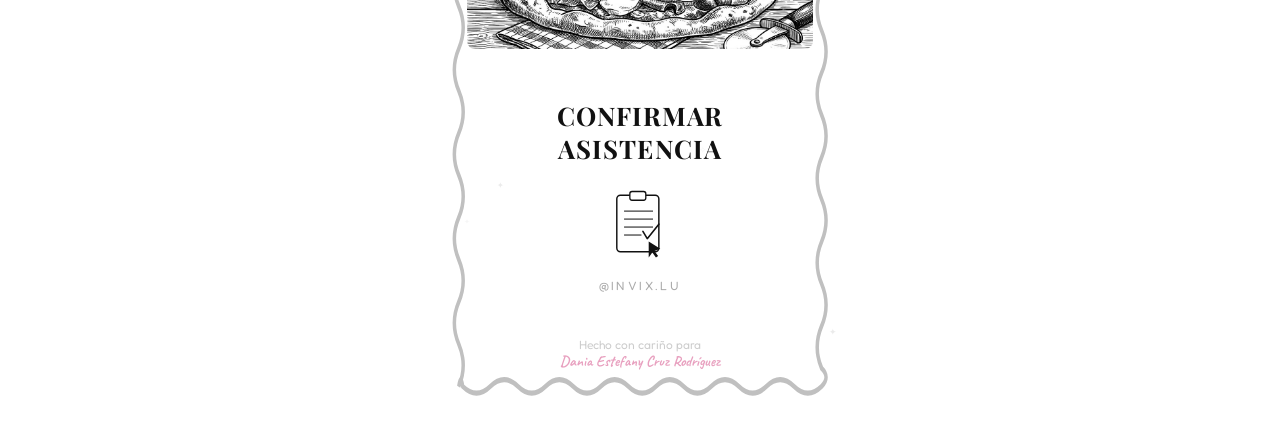
